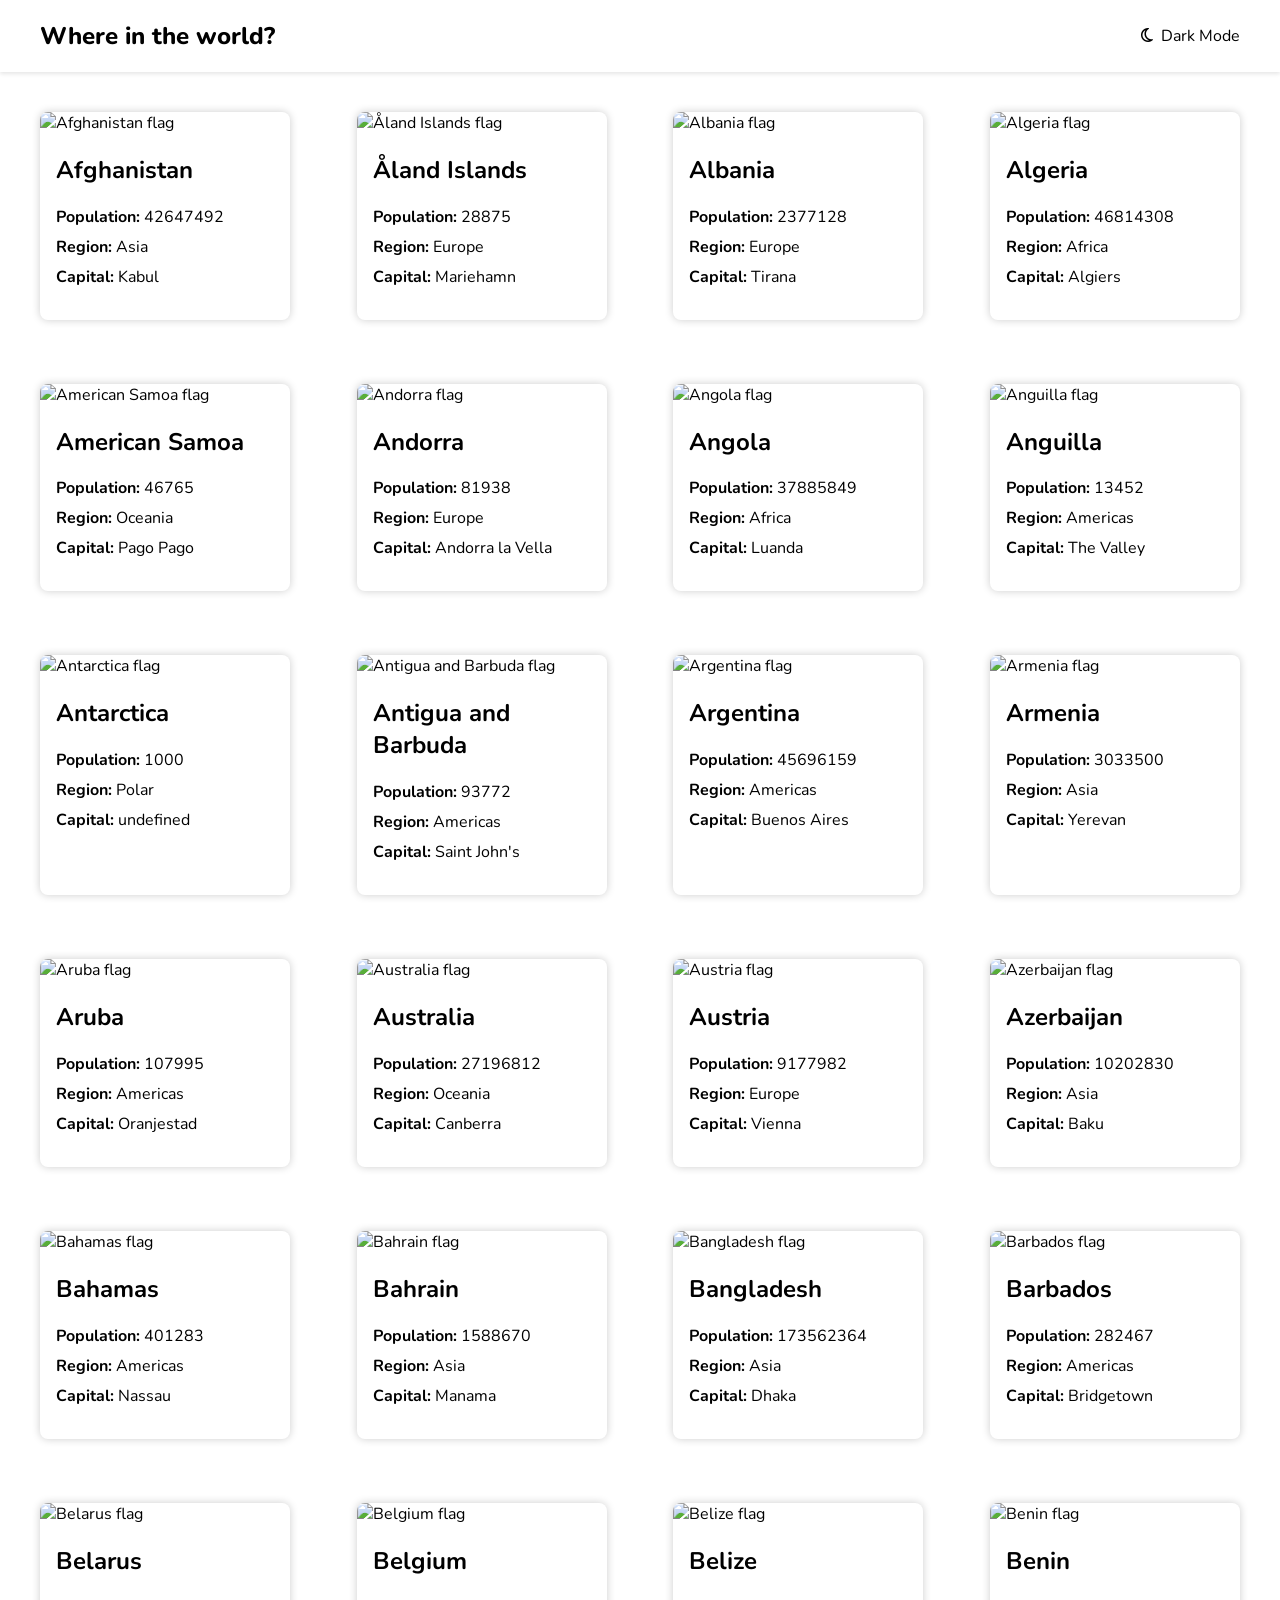
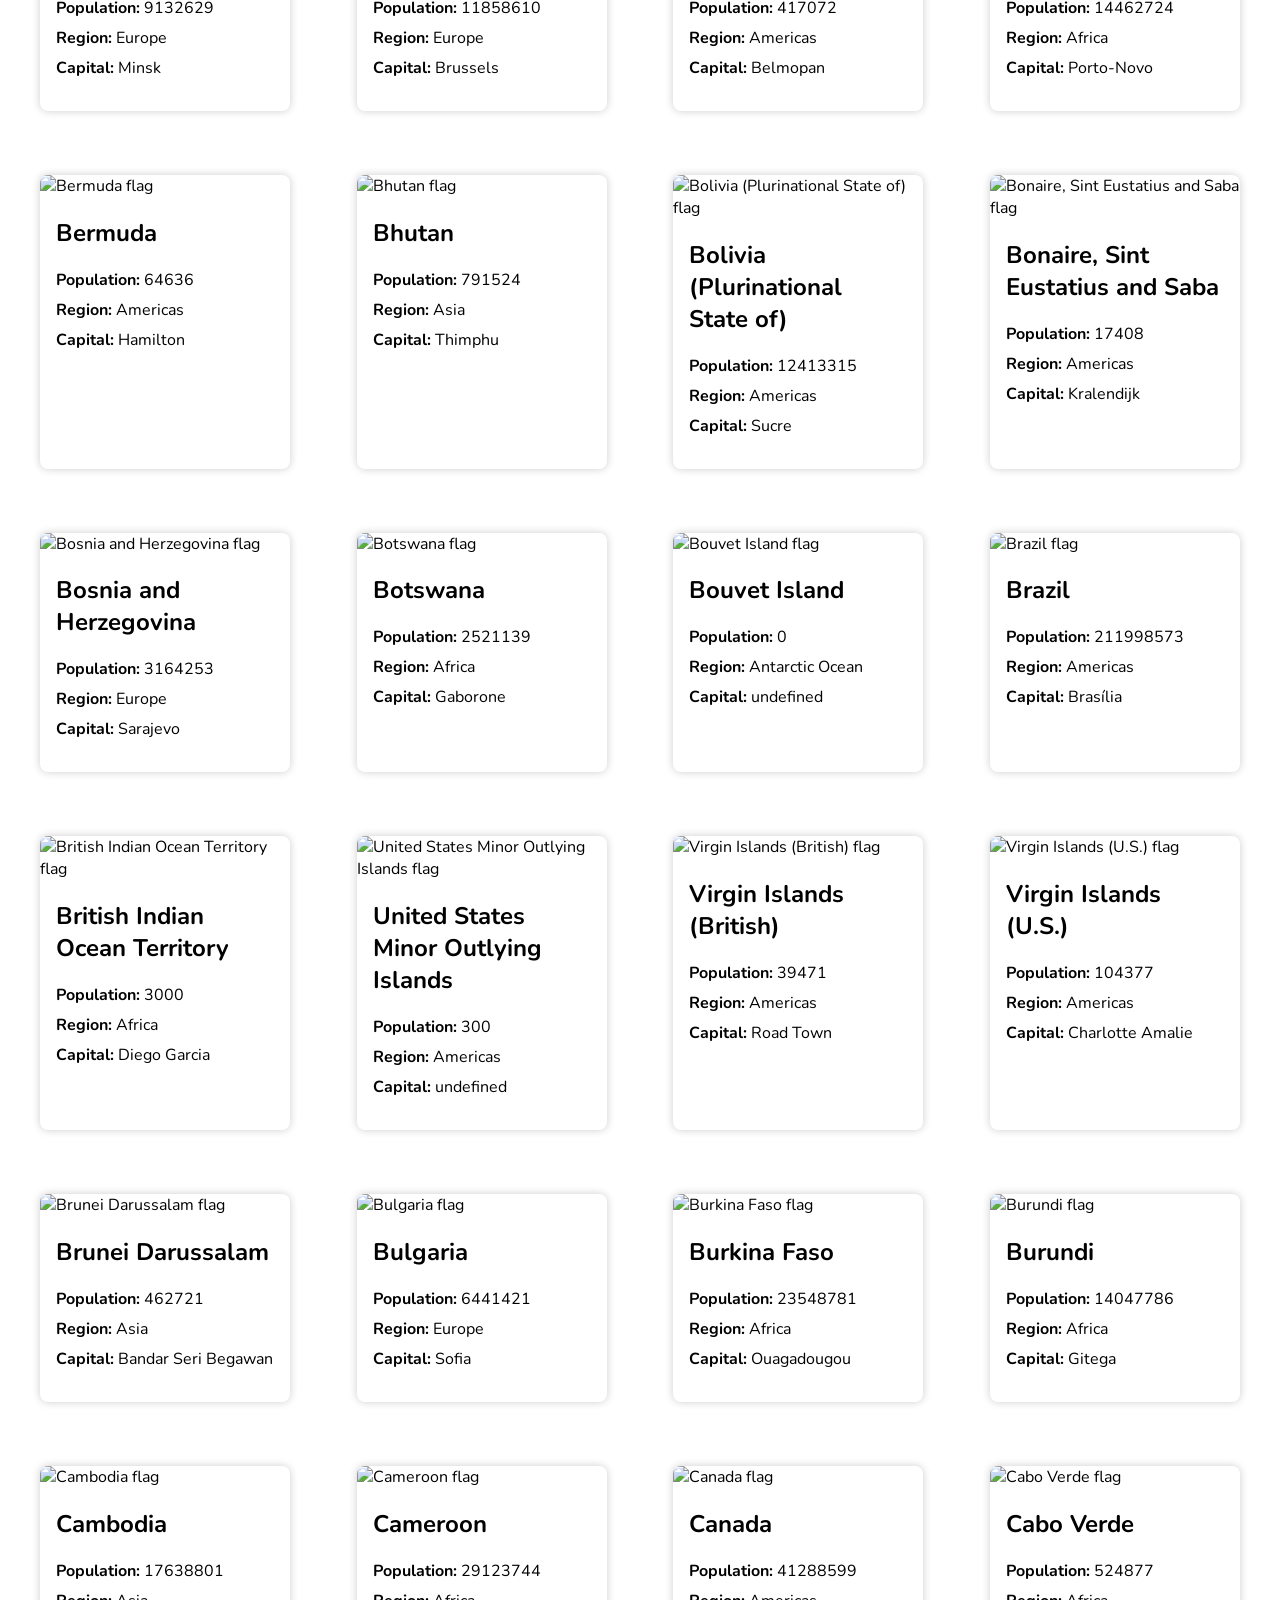
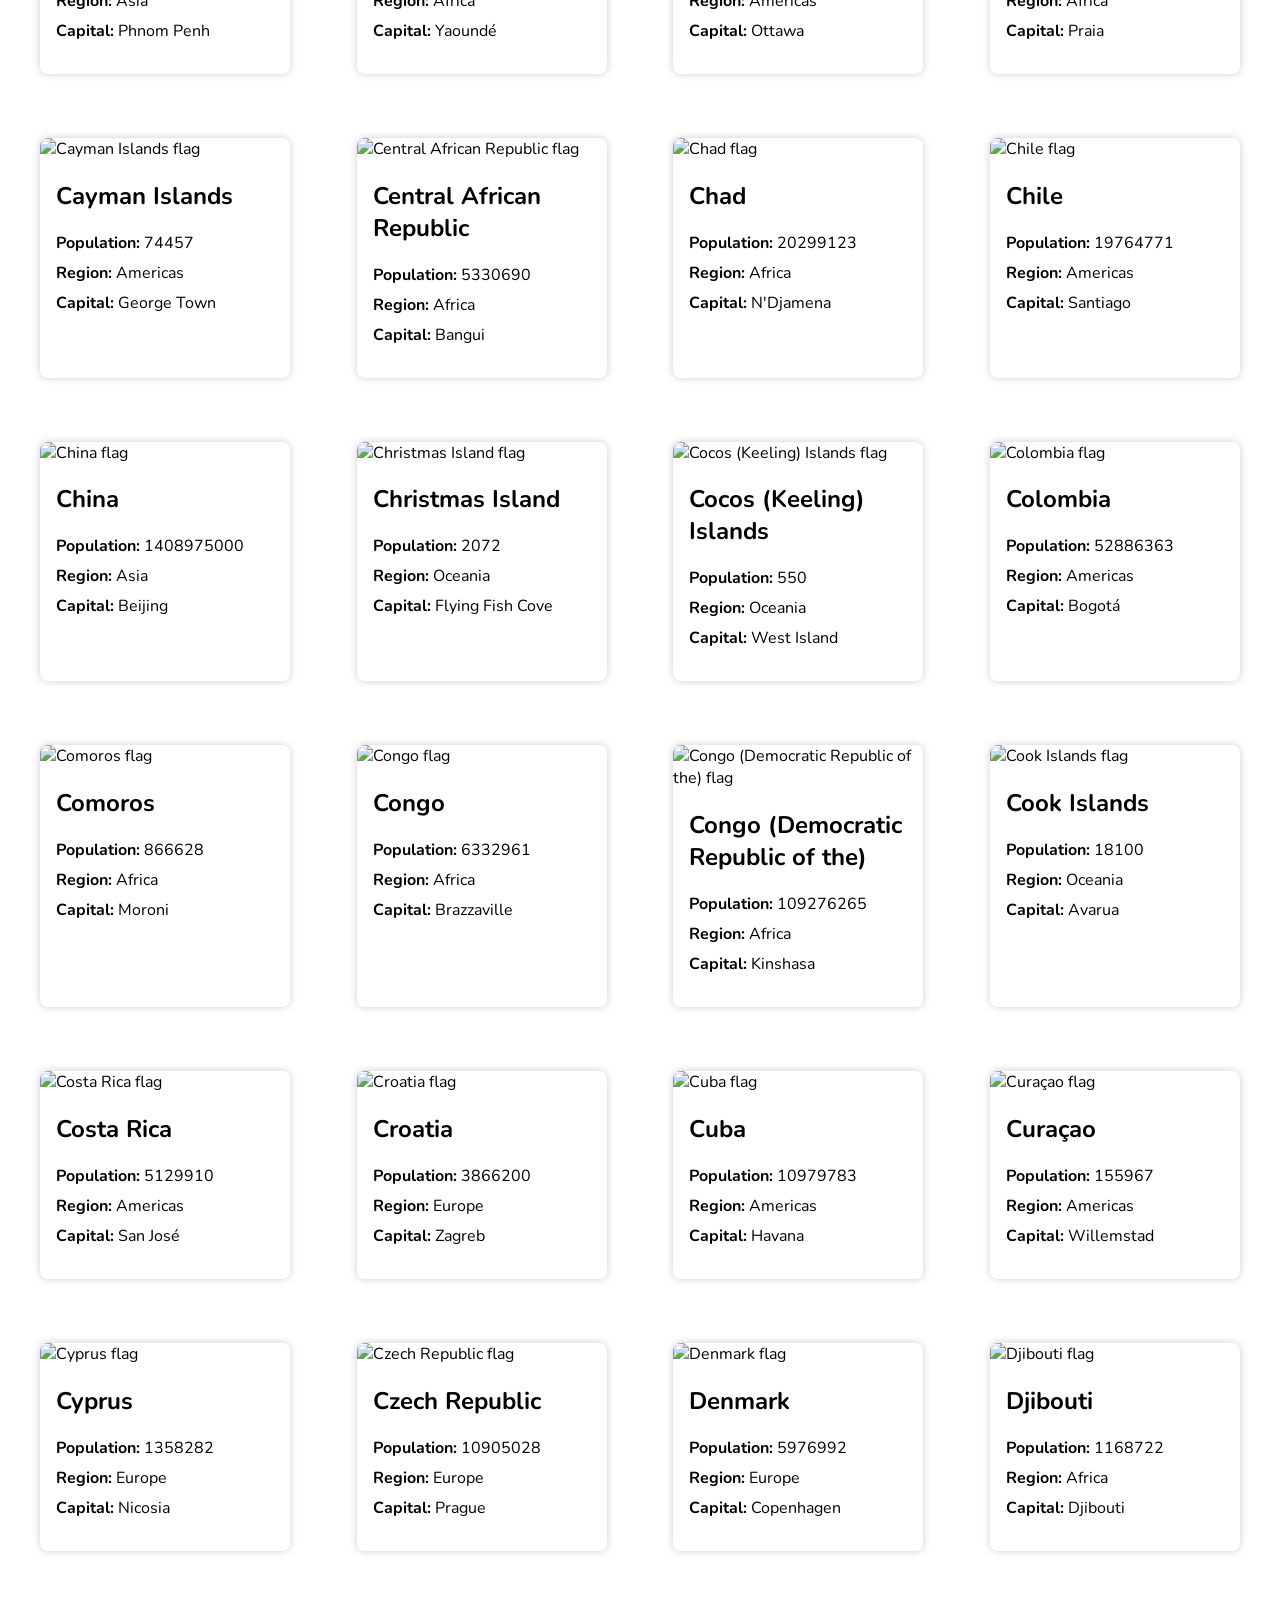
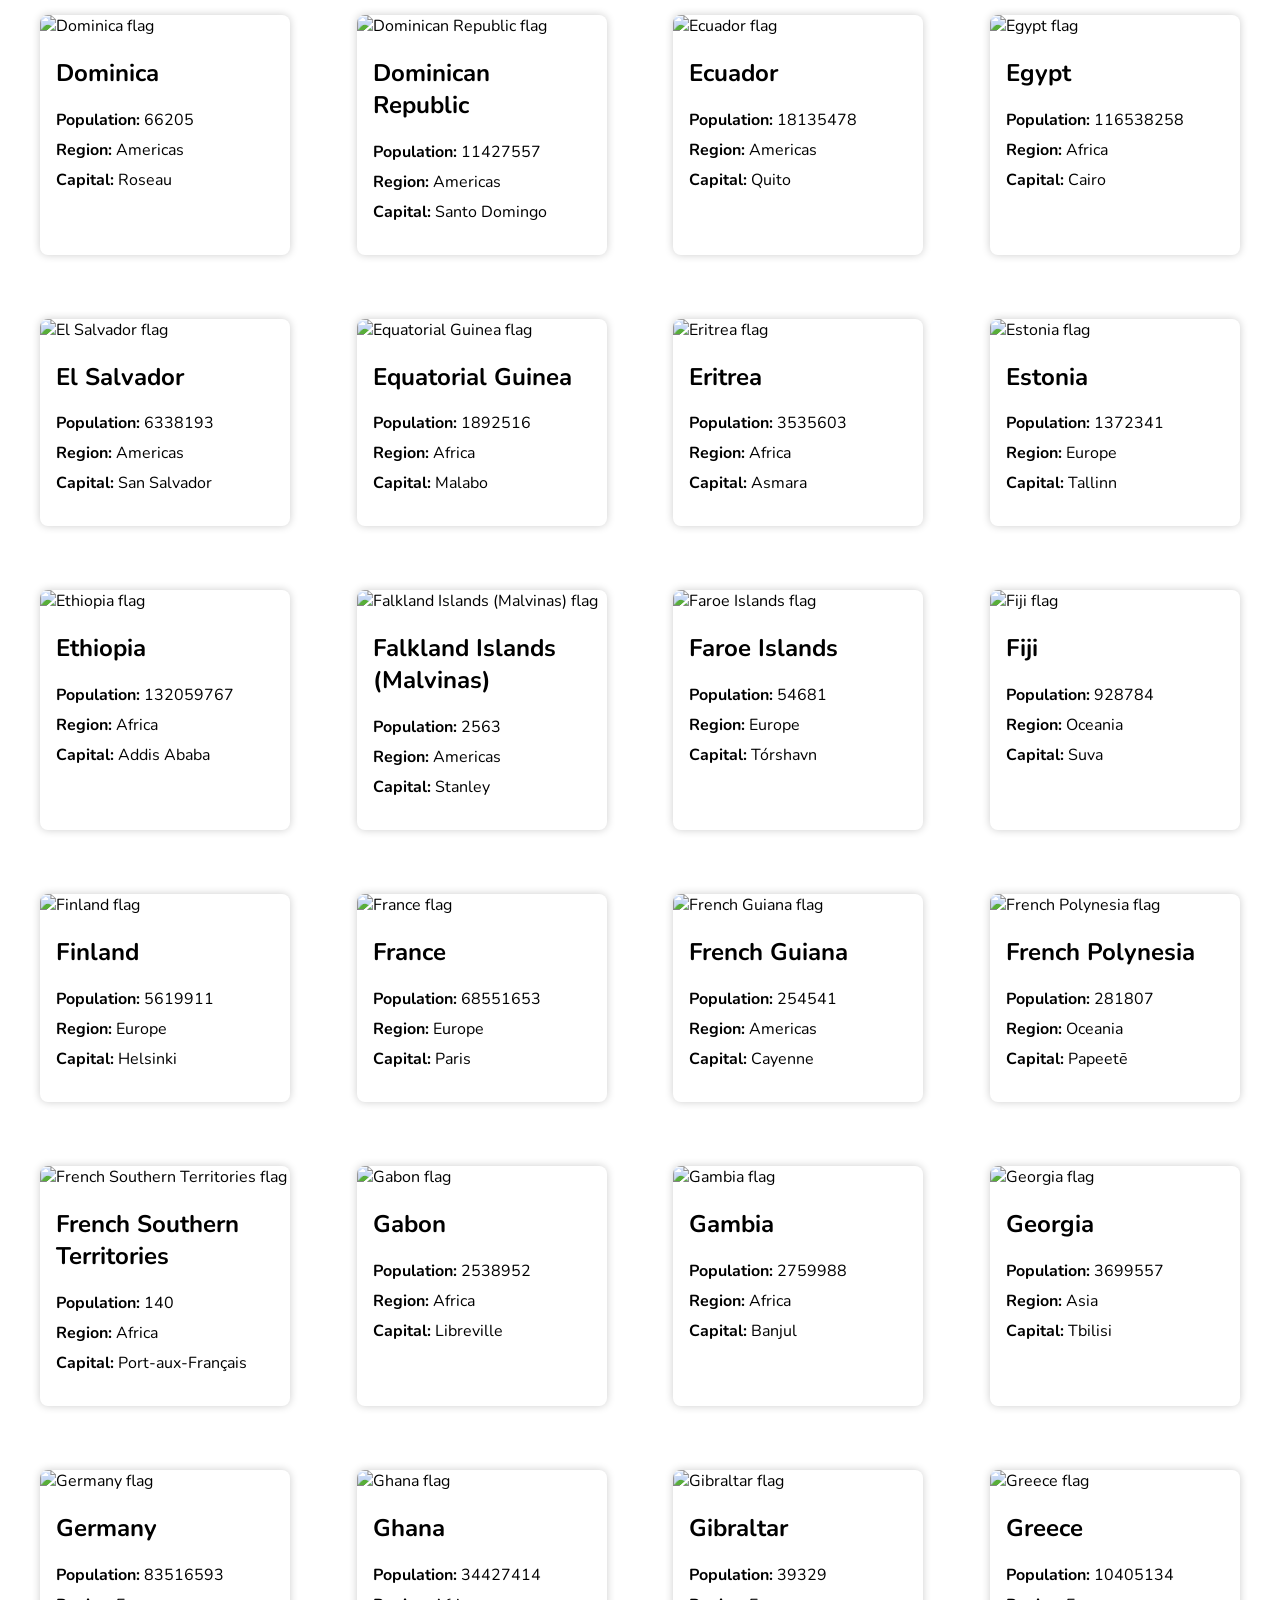
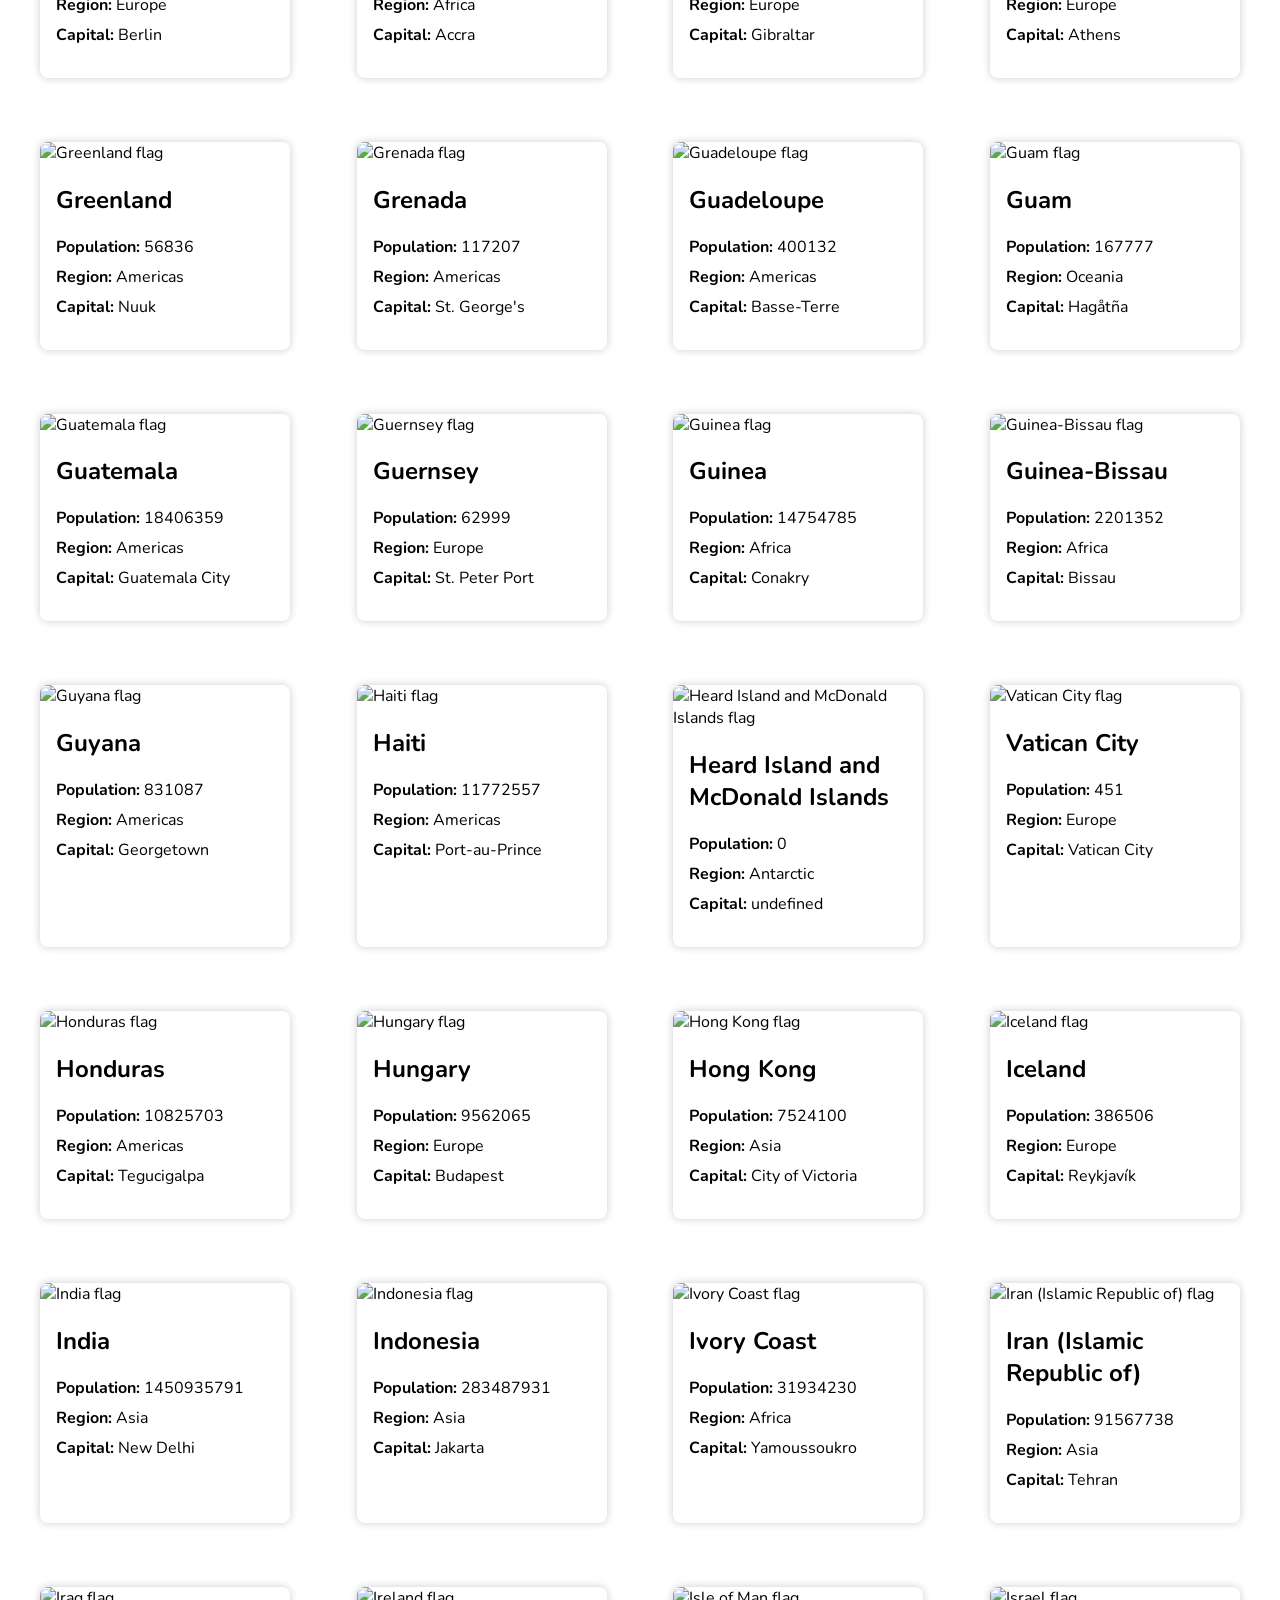
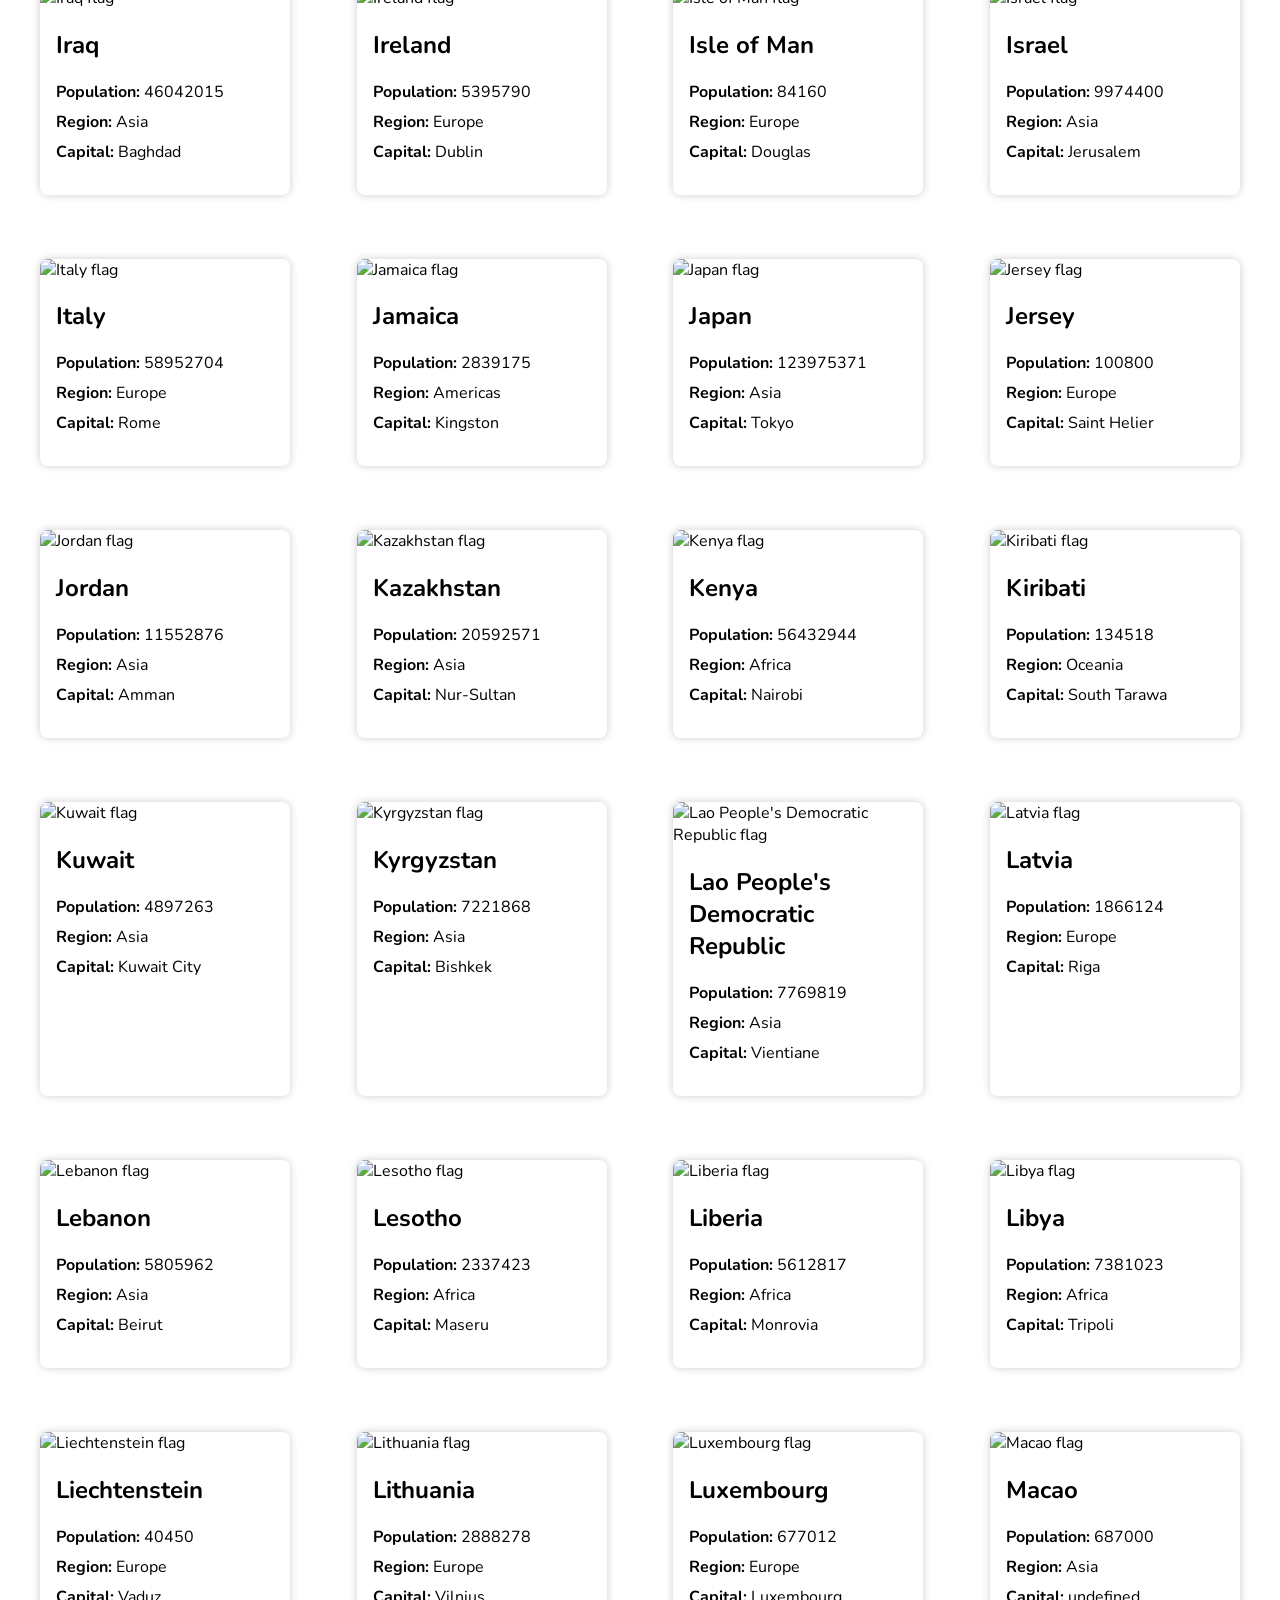
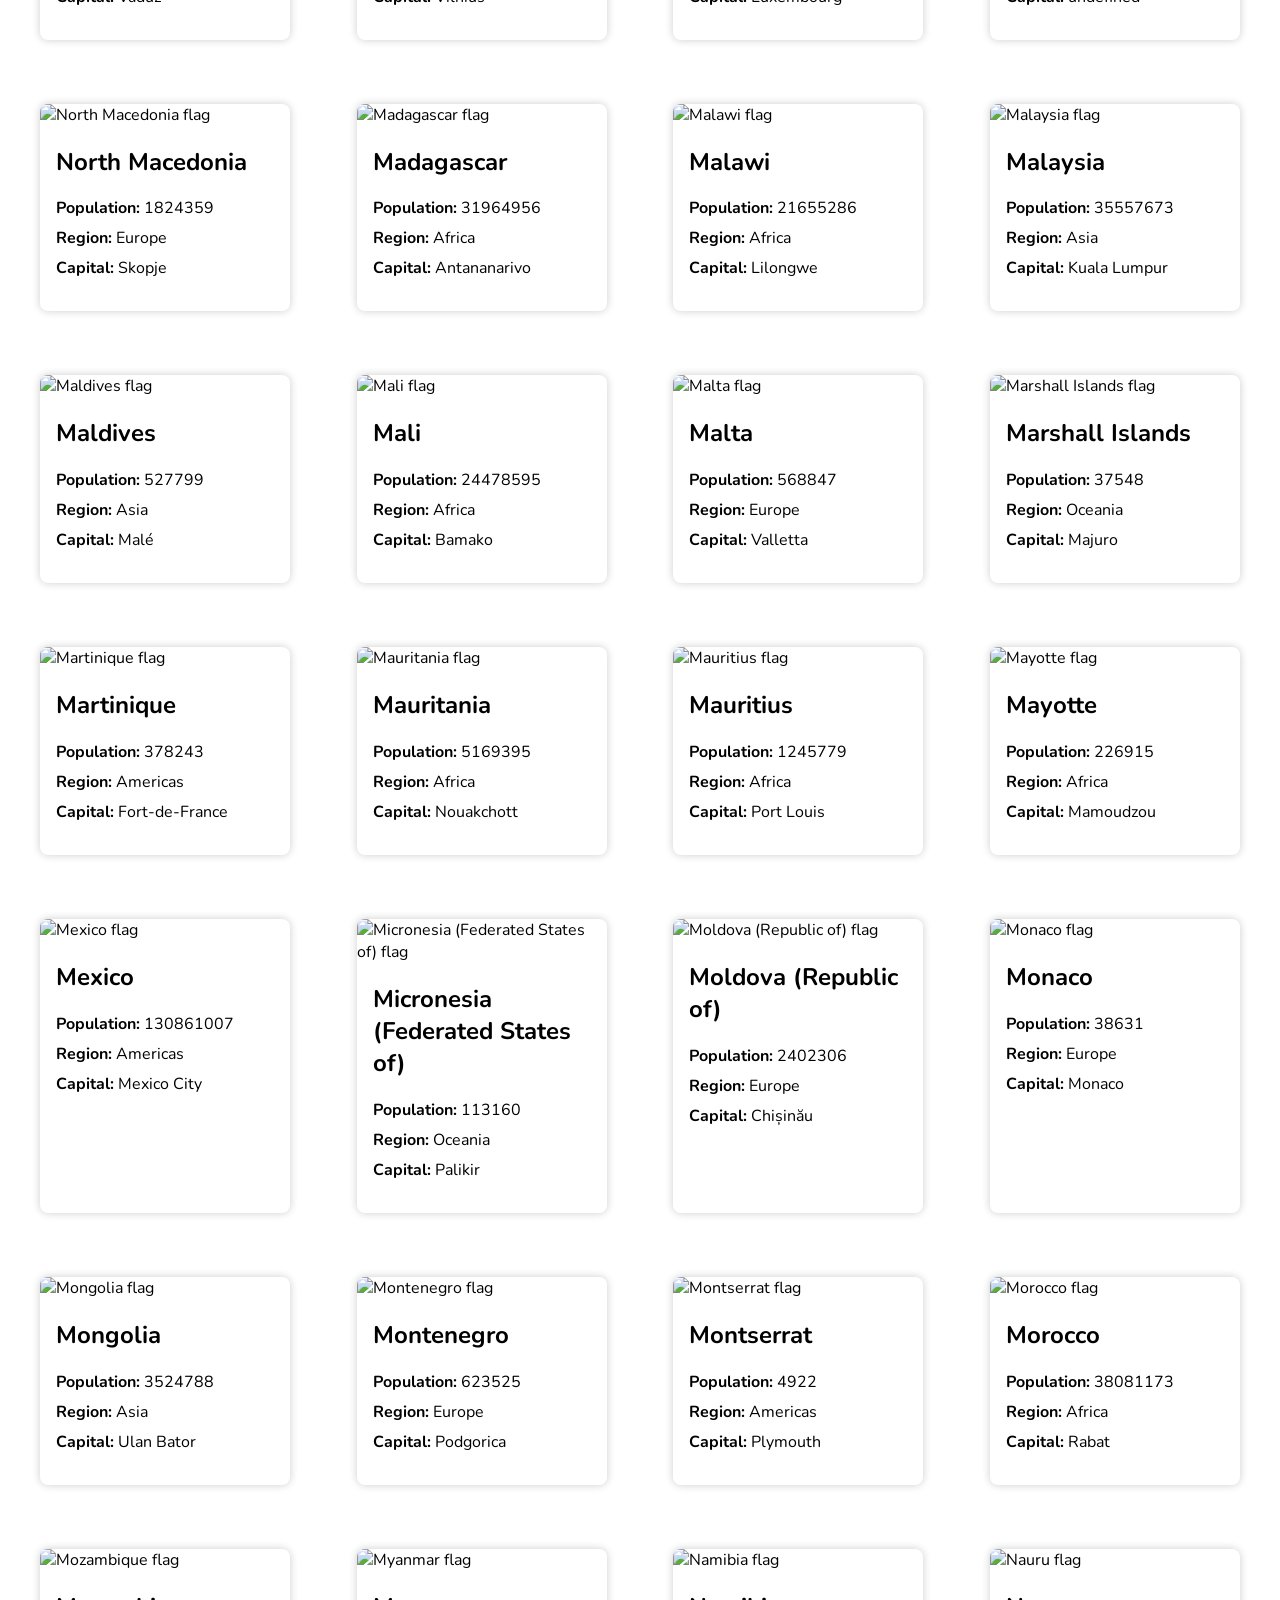
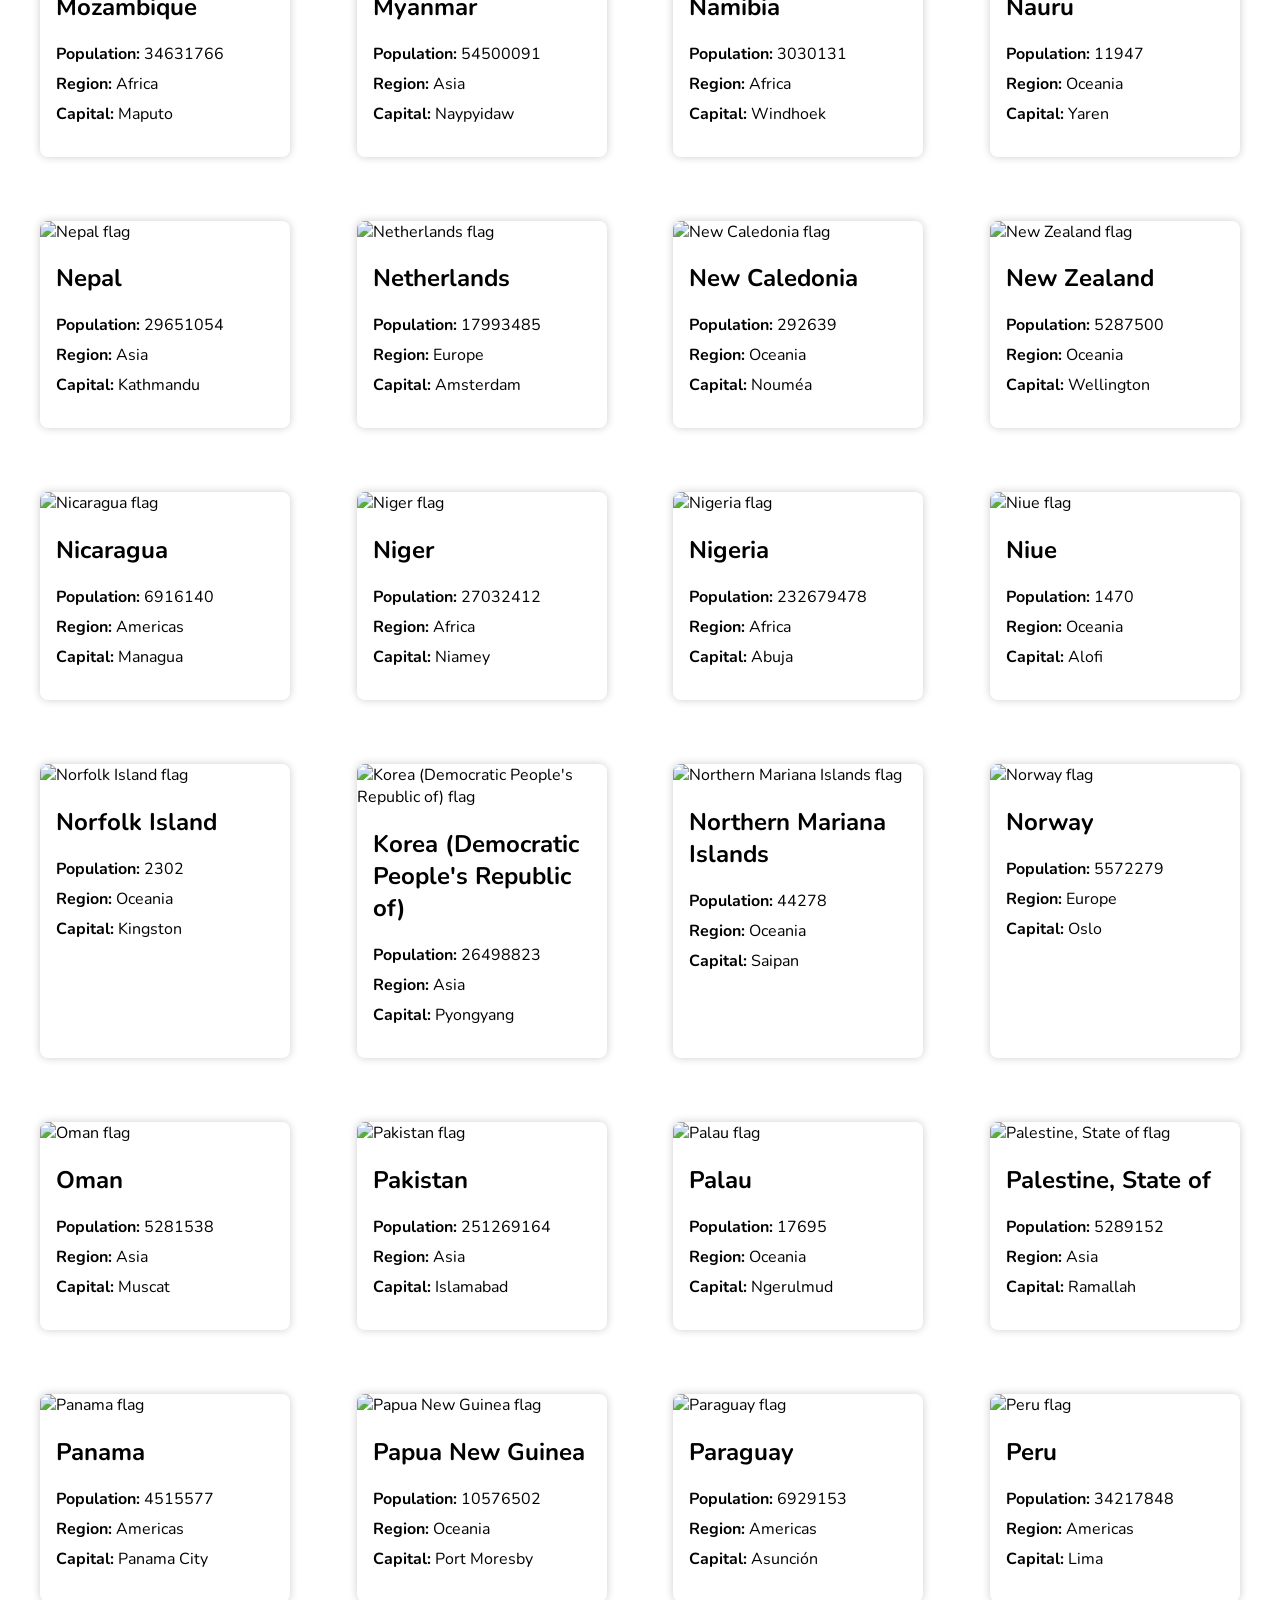
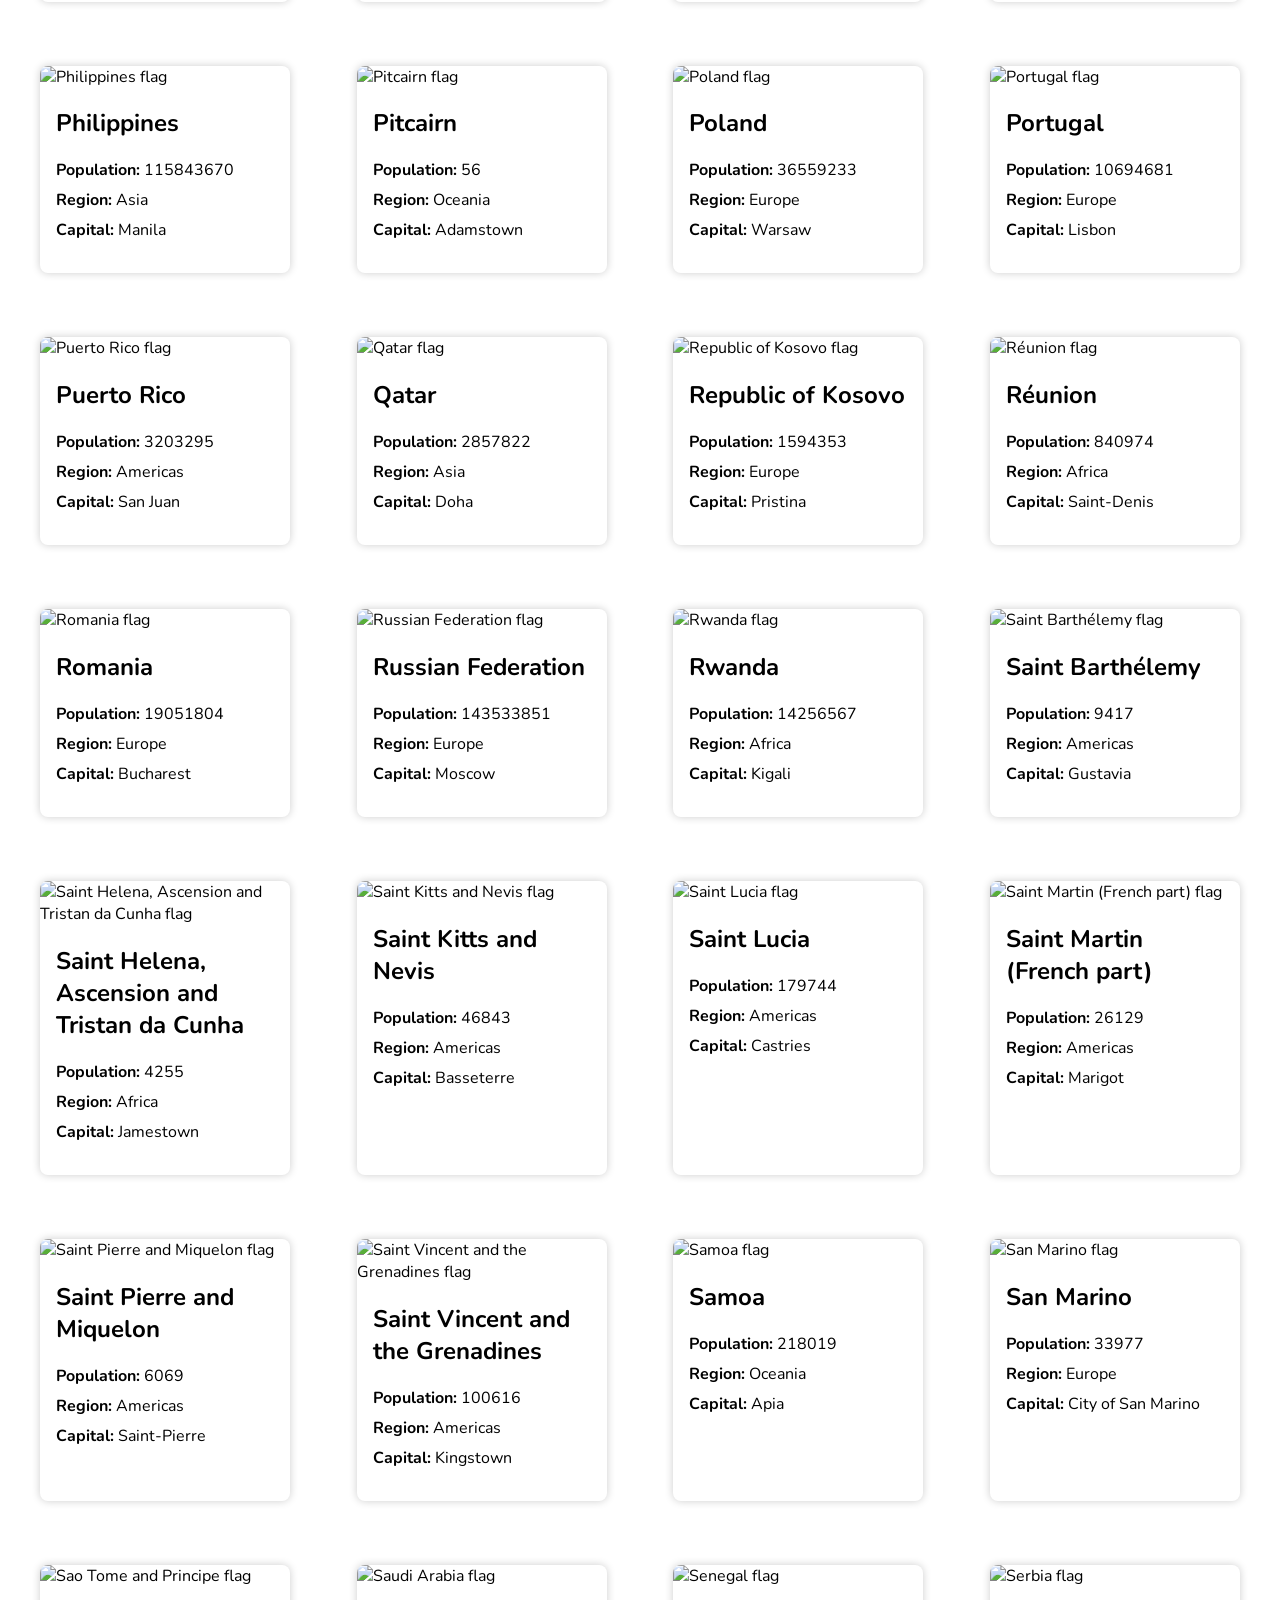
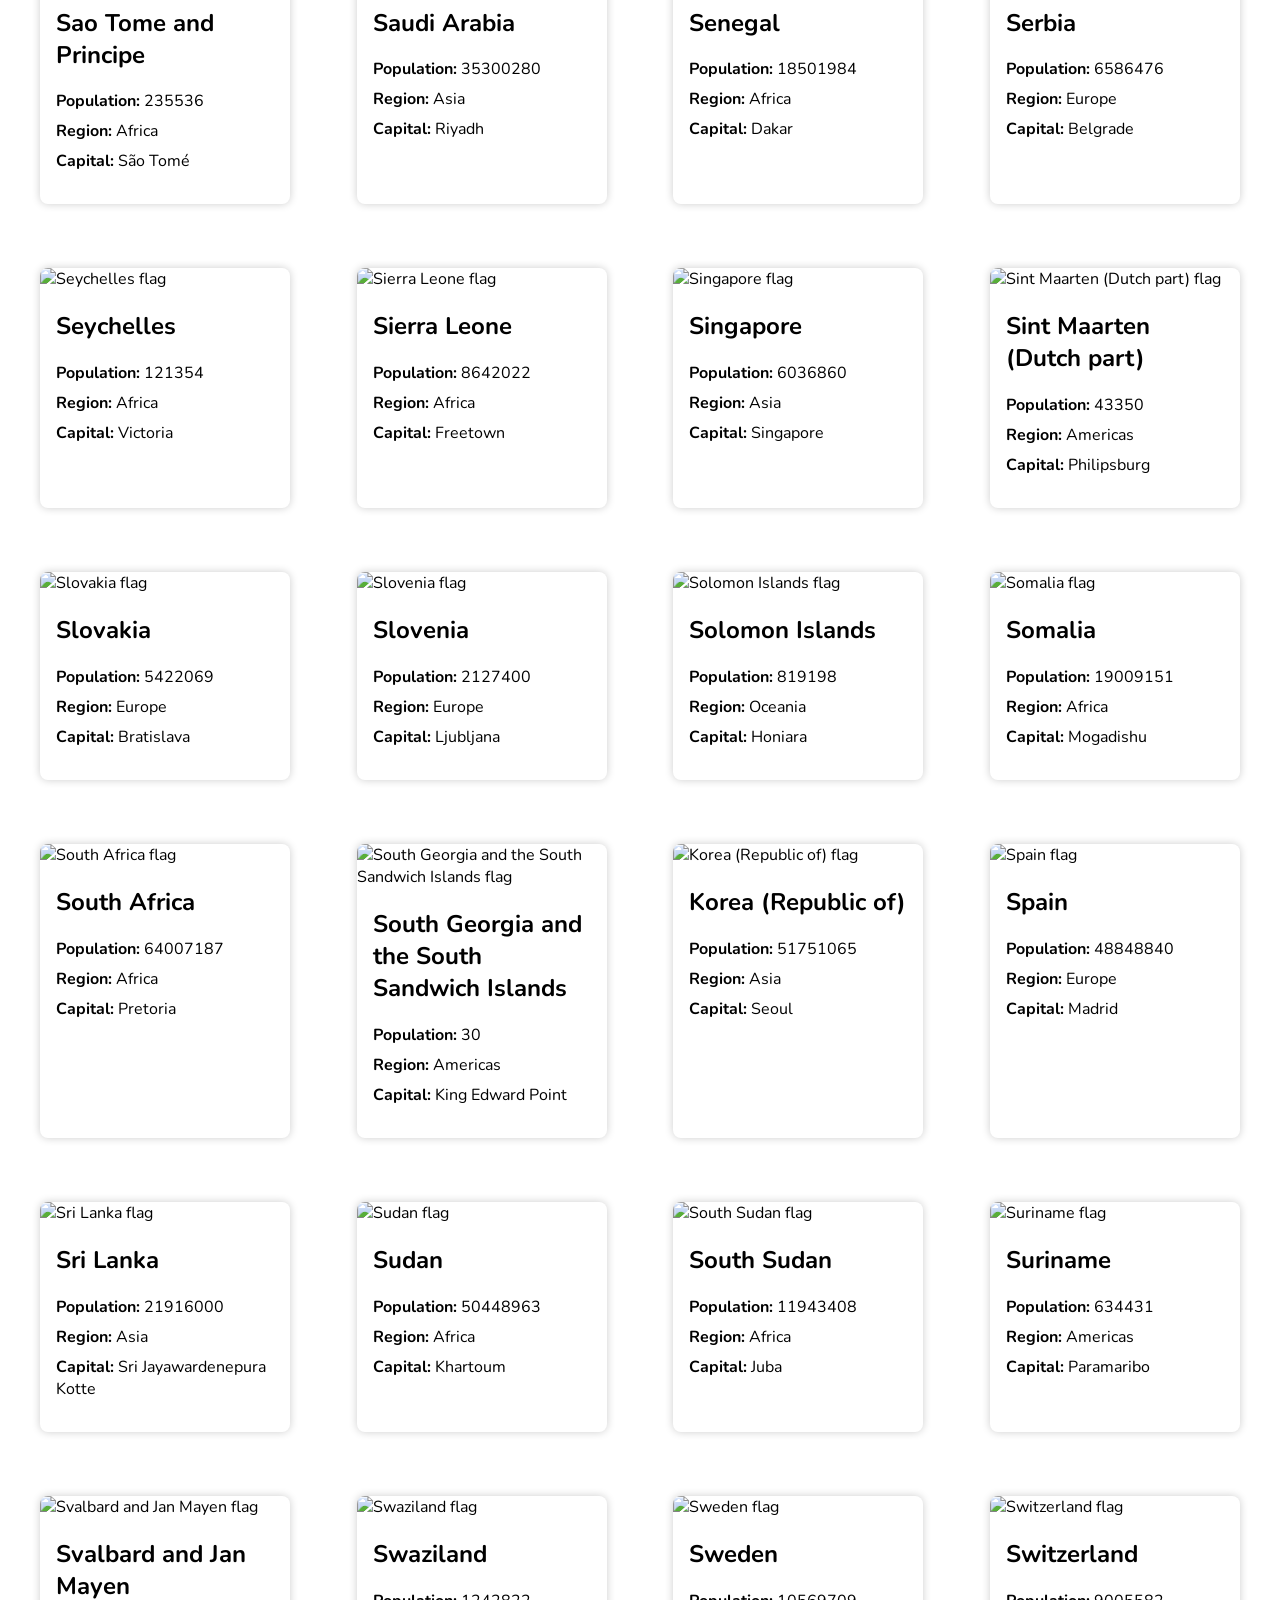
==== index.html @ 9b9280e0 "first commit" ====
<!DOCTYPE html>
<html lang="en">
<head>
    <meta charset="UTF-8">
    <meta name="viewport" content="width=device-width, initial-scale=1.0">
    <title>where in the world?</title>
     <link
      rel="stylesheet"
      href="https://cdnjs.cloudflare.com/ajax/libs/font-awesome/6.3.0/css/all.min.css"
      integrity="sha512-SzlrxWUlpfuzQ+pcUCosxcglQRNAq/DZjVsC0lE40xsADsfeQoEypE+enwcOiGjk/bSuGGKHEyjSoQ1zVisanQ=="
      crossorigin="anonymous"
      referrerpolicy="no-referrer"
    />
    <link
      href="https://fonts.googleapis.com/css?family=Nunito:300,regular,500,600,700,800"
      rel="stylesheet"
    />
    <link rel="stylesheet" href="style.css" />
    <script src="script.js" defer></script>
</head>
<body>
    <header class="header-container">
      <div class="header-content">
        <h2 class="title">Where in the world?</h2>
        <p><i class="fa-regular fa-moon"></i>&nbsp;&nbsp;Dark Mode</p>
      </div>
    </header>
    <main>
      <div class="countries-container">
       
      </div>
    </main>
</body>
</html>
---- style.css ----
* {
    box-sizing: border-box;
}

body {
    margin: 0;
    font-family: nunito, sans-serif;
}   

.header-container {
    box-shadow: 0 2px 4px 0px rgba(0, 0, 0, 0.1);
    padding-inline: 24px;
}

.header-content {
    display: flex;
    align-items: center;
    justify-content: space-between;
    max-width: 1200px;
    margin-inline: auto;
}

.title {
    font-weight: 800;
}

main {
    padding: 24px;
}

a {
    text-decoration-line: none;
    color: inherit;
}

.countries-container {
    max-width: 1200px;
    margin-inline: auto; 
    margin-top: 16px;
    display: flex;
    gap: 64px;
    flex-wrap: wrap;
    justify-content: space-between;
}

.country-card {
    display: inline-block;
    width: 250px;
    border-radius: 8px;
    overflow: hidden;
    padding-bottom: 24px;
    box-shadow: 0 0 8px 0px rgba(0, 0, 0, 0.2);
    transition: all 0.2s ease-in-out;
}

.country-card:hover {
    transform: scale(1.03);
    box-shadow: 0 0 16px 0px rgba(0, 0, 0, 0.2);
}

img {
    width: 100%;
}

.country-info {
    padding-inline: 16px;
}

@media(max-width: 768px) {
    .countries-container {
        justify-content: center;
    }
}

p {
    margin: 8px 0;
}
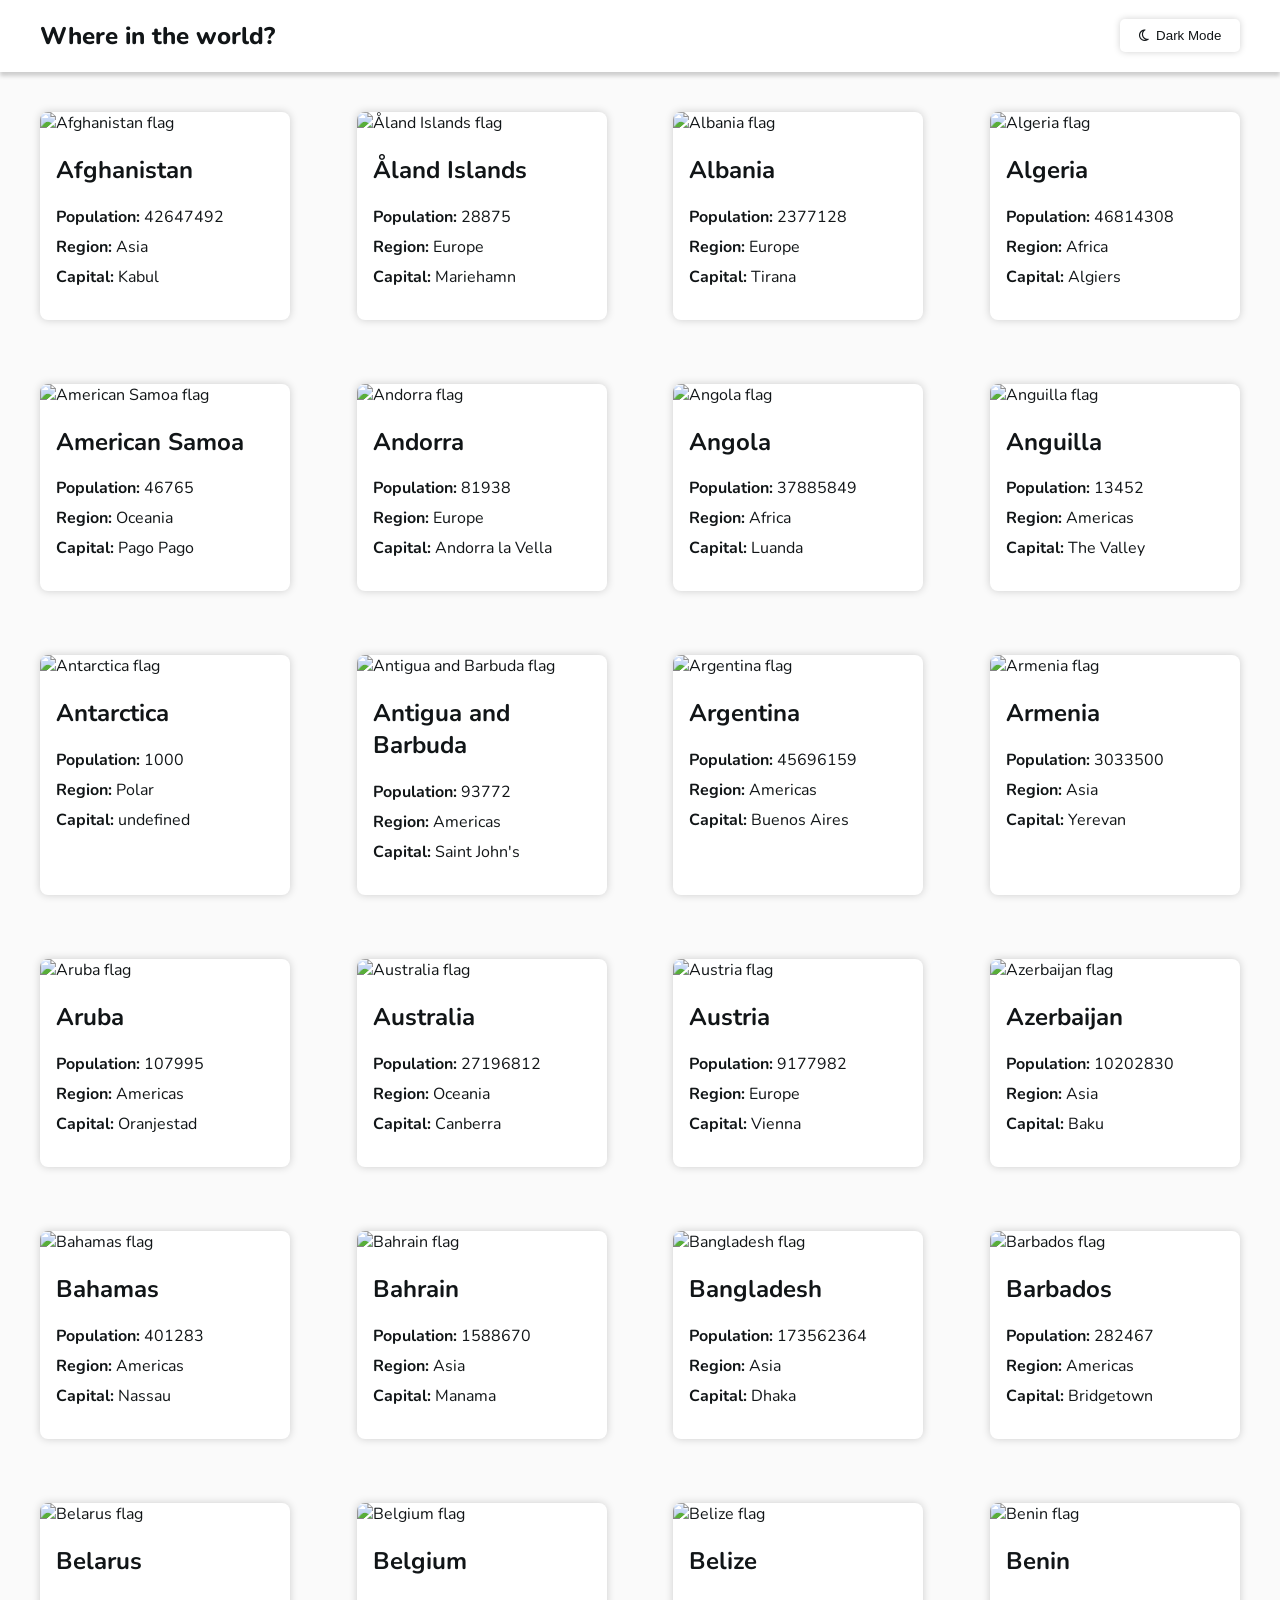
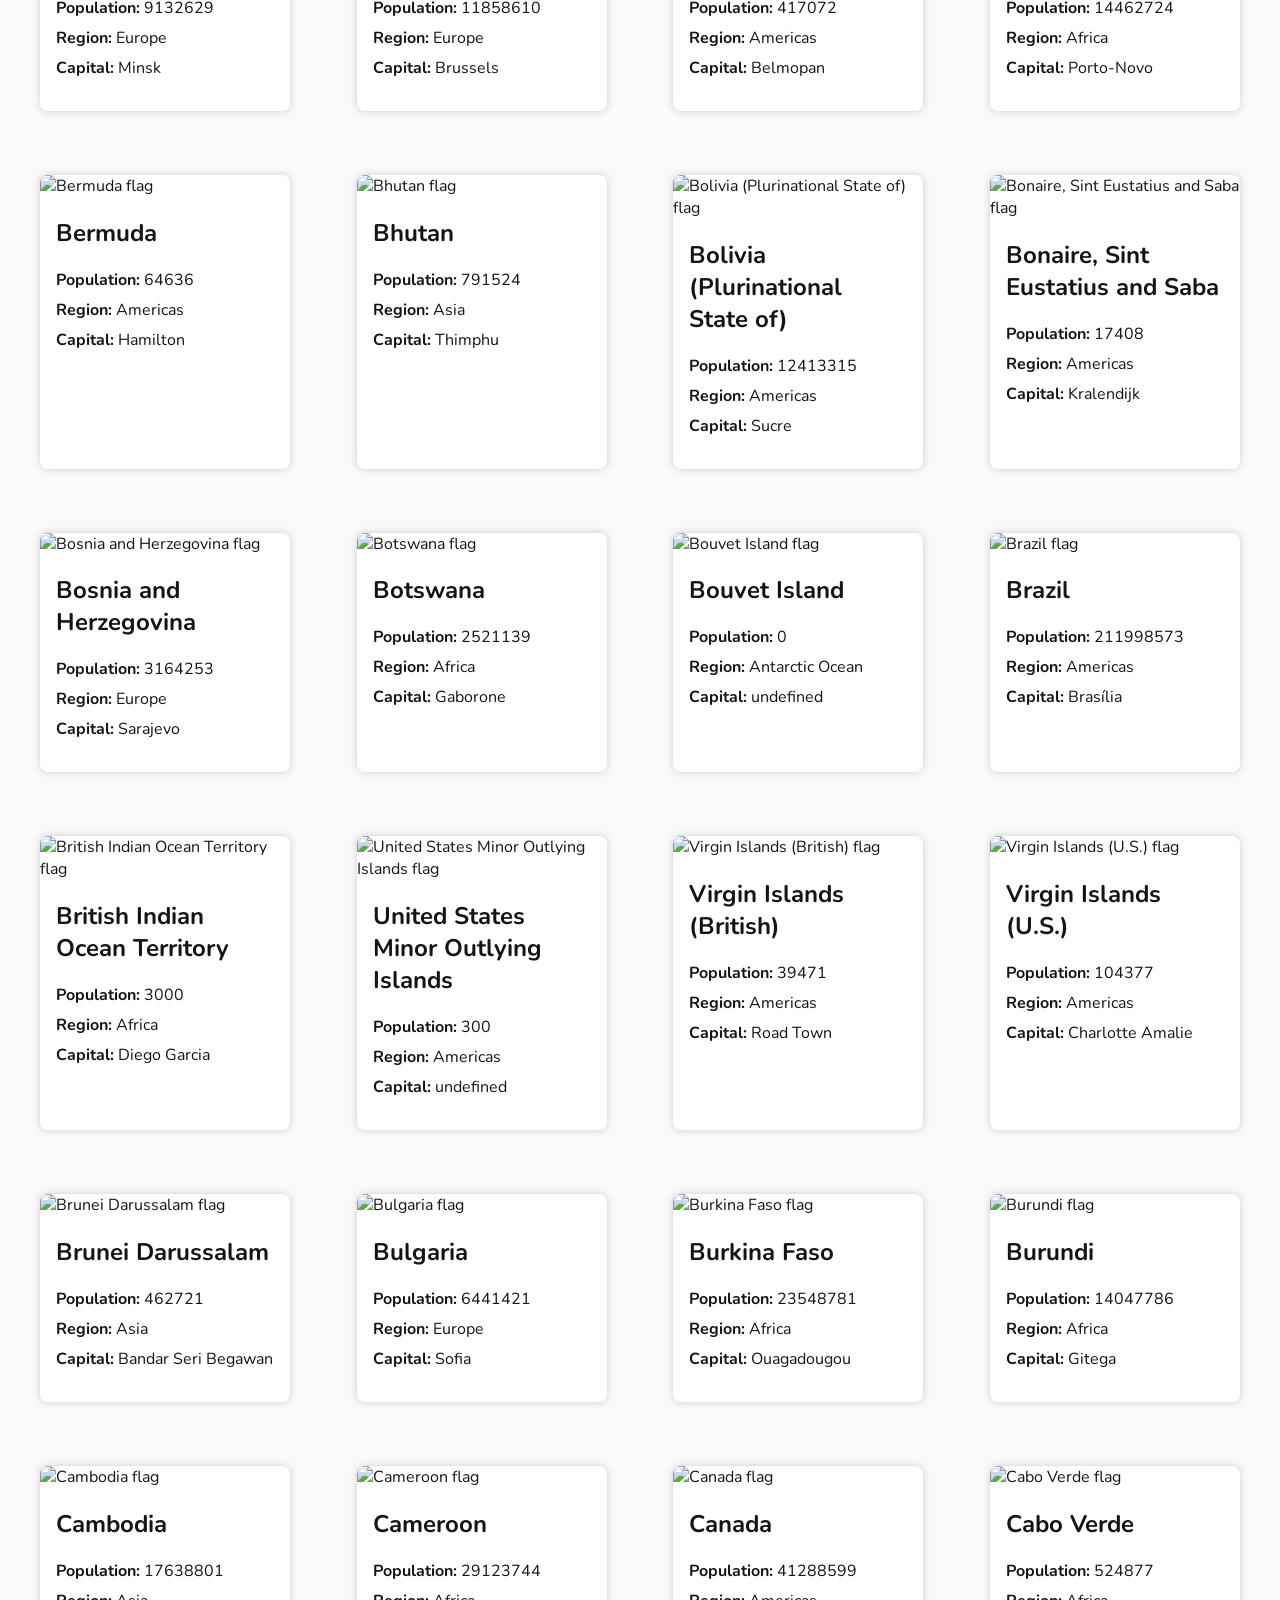
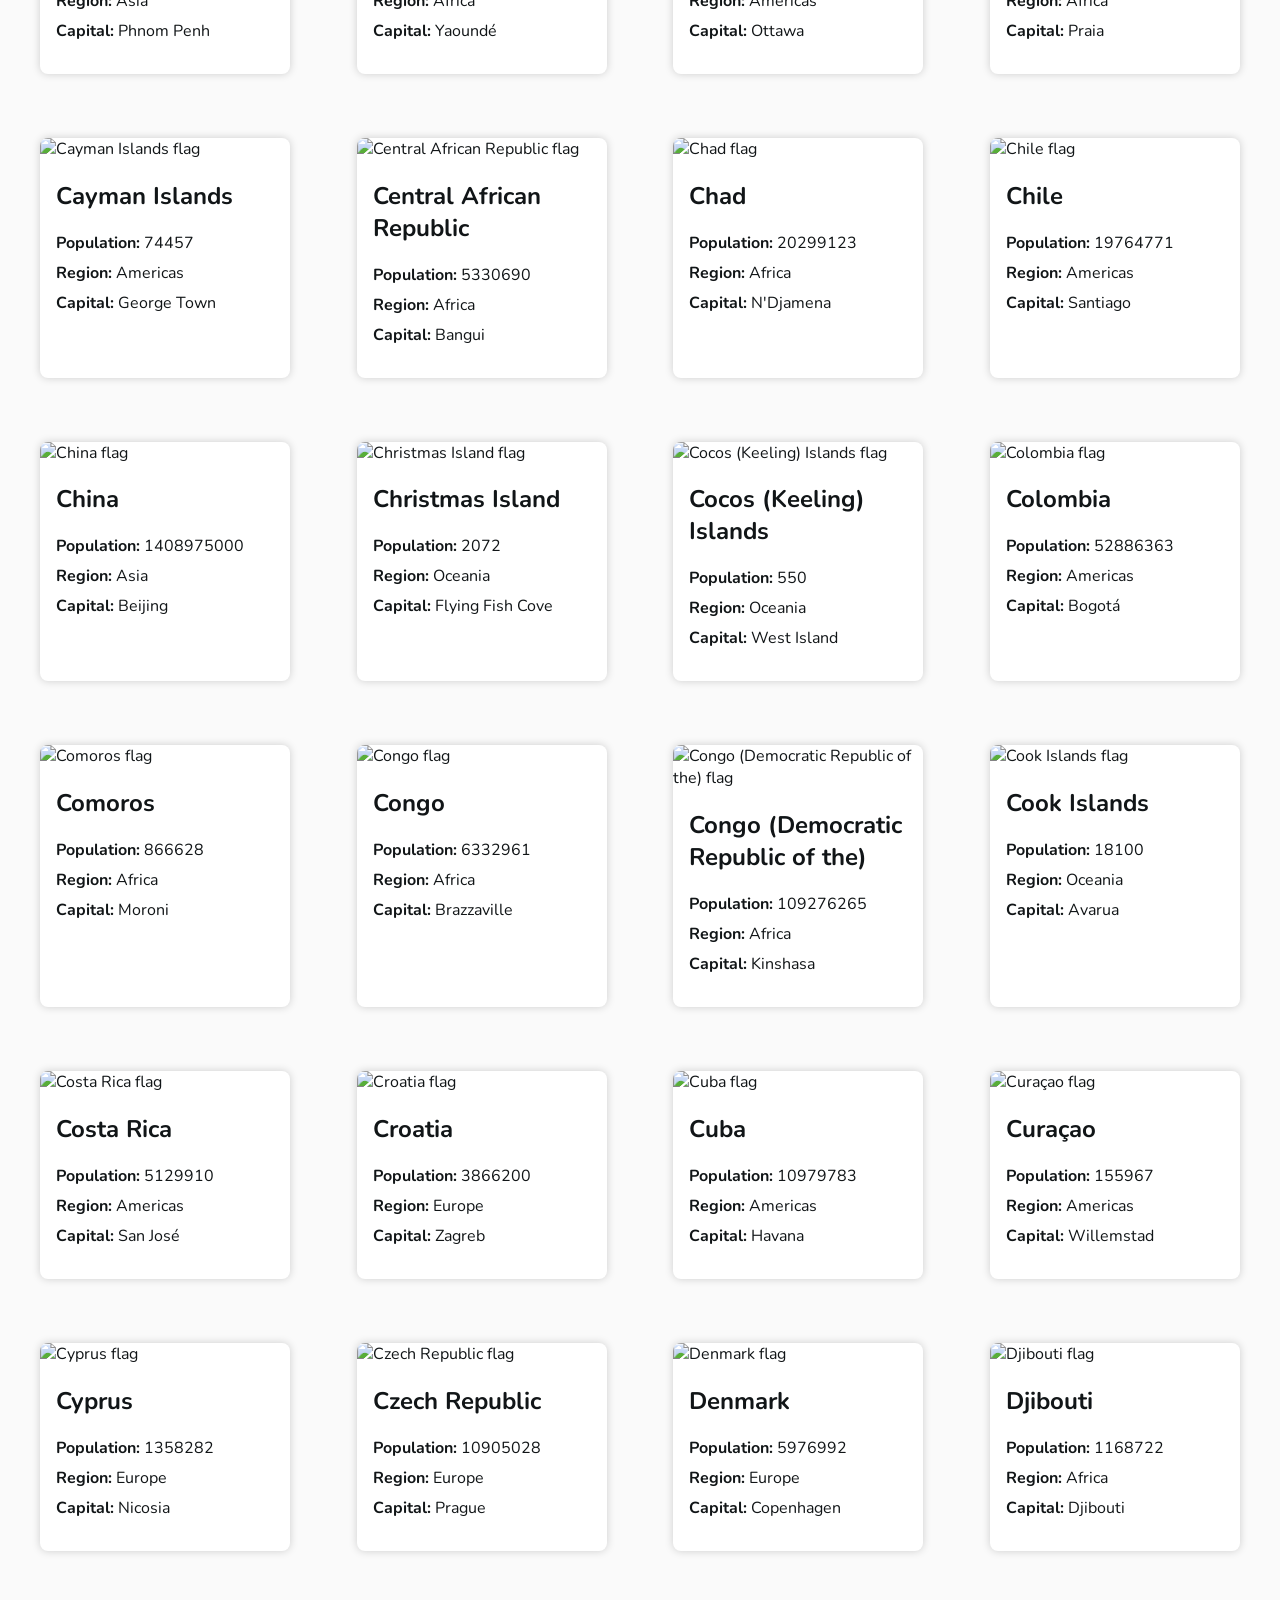
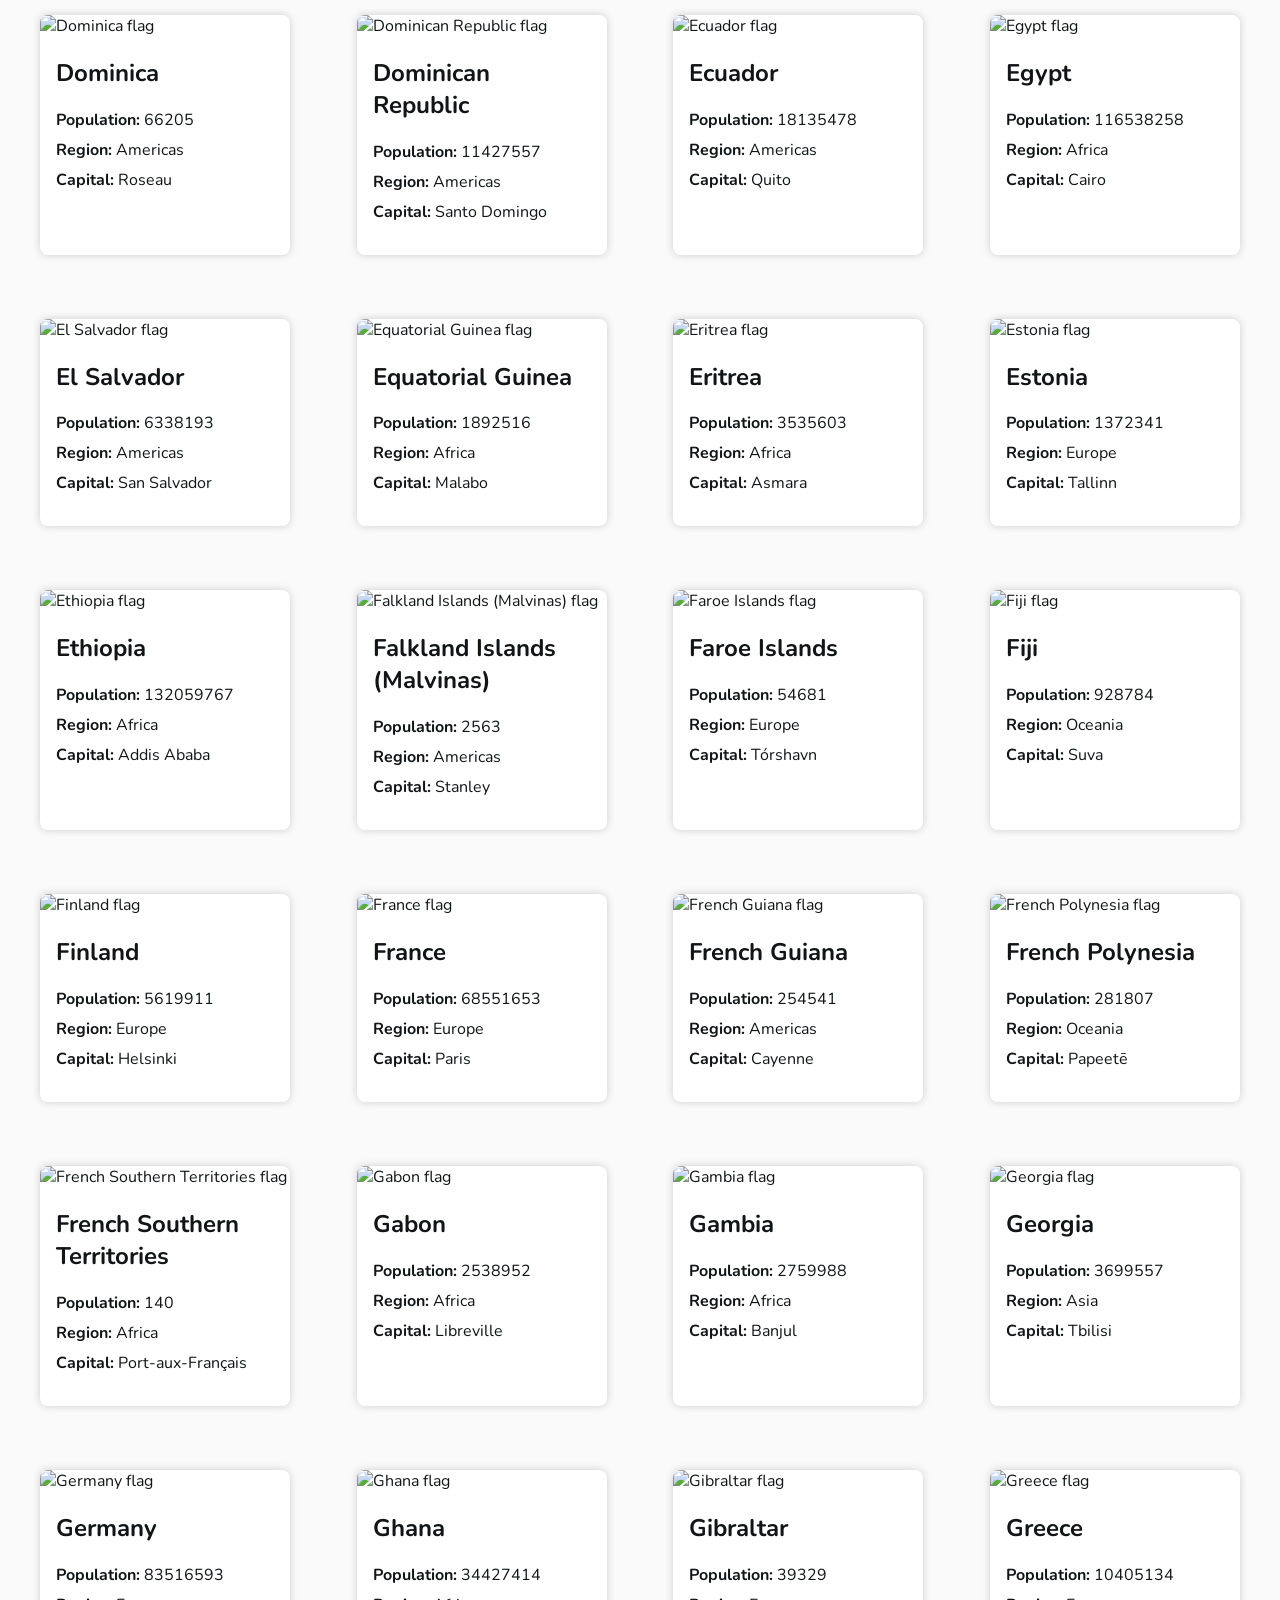
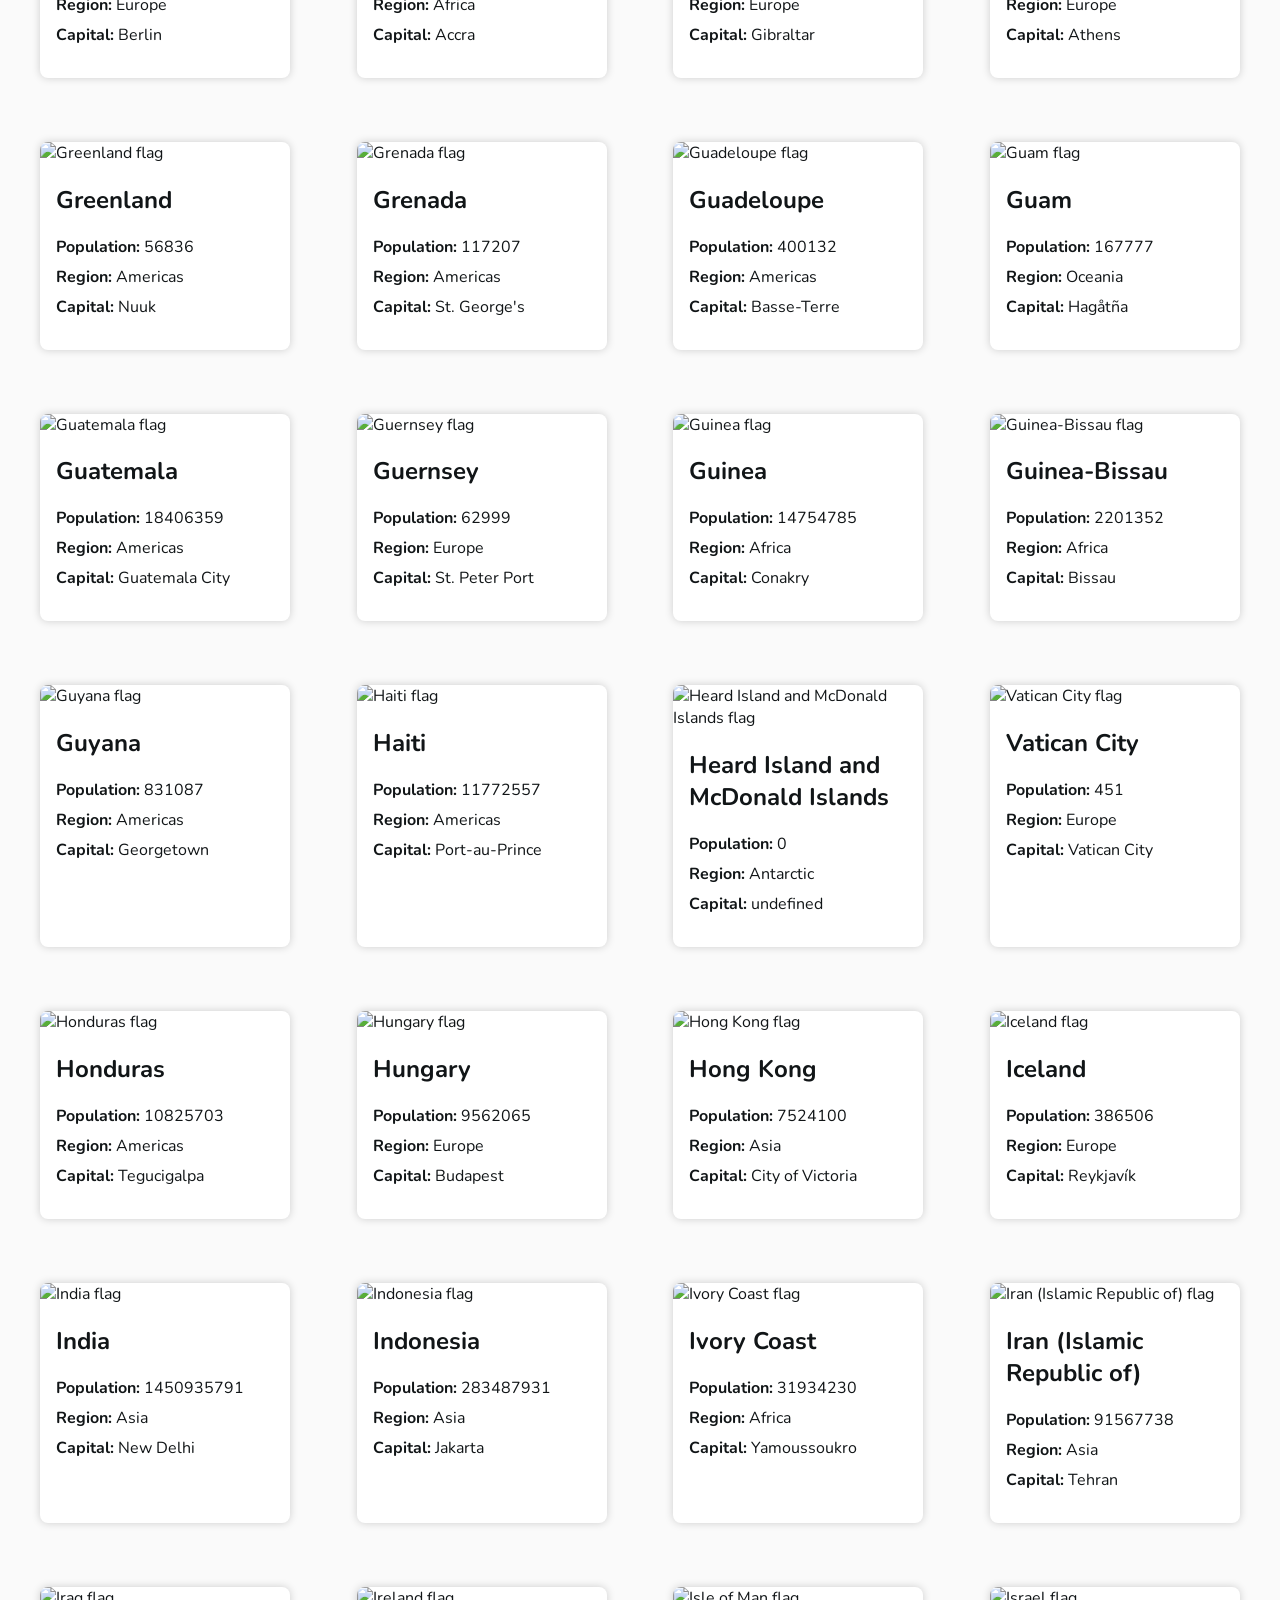
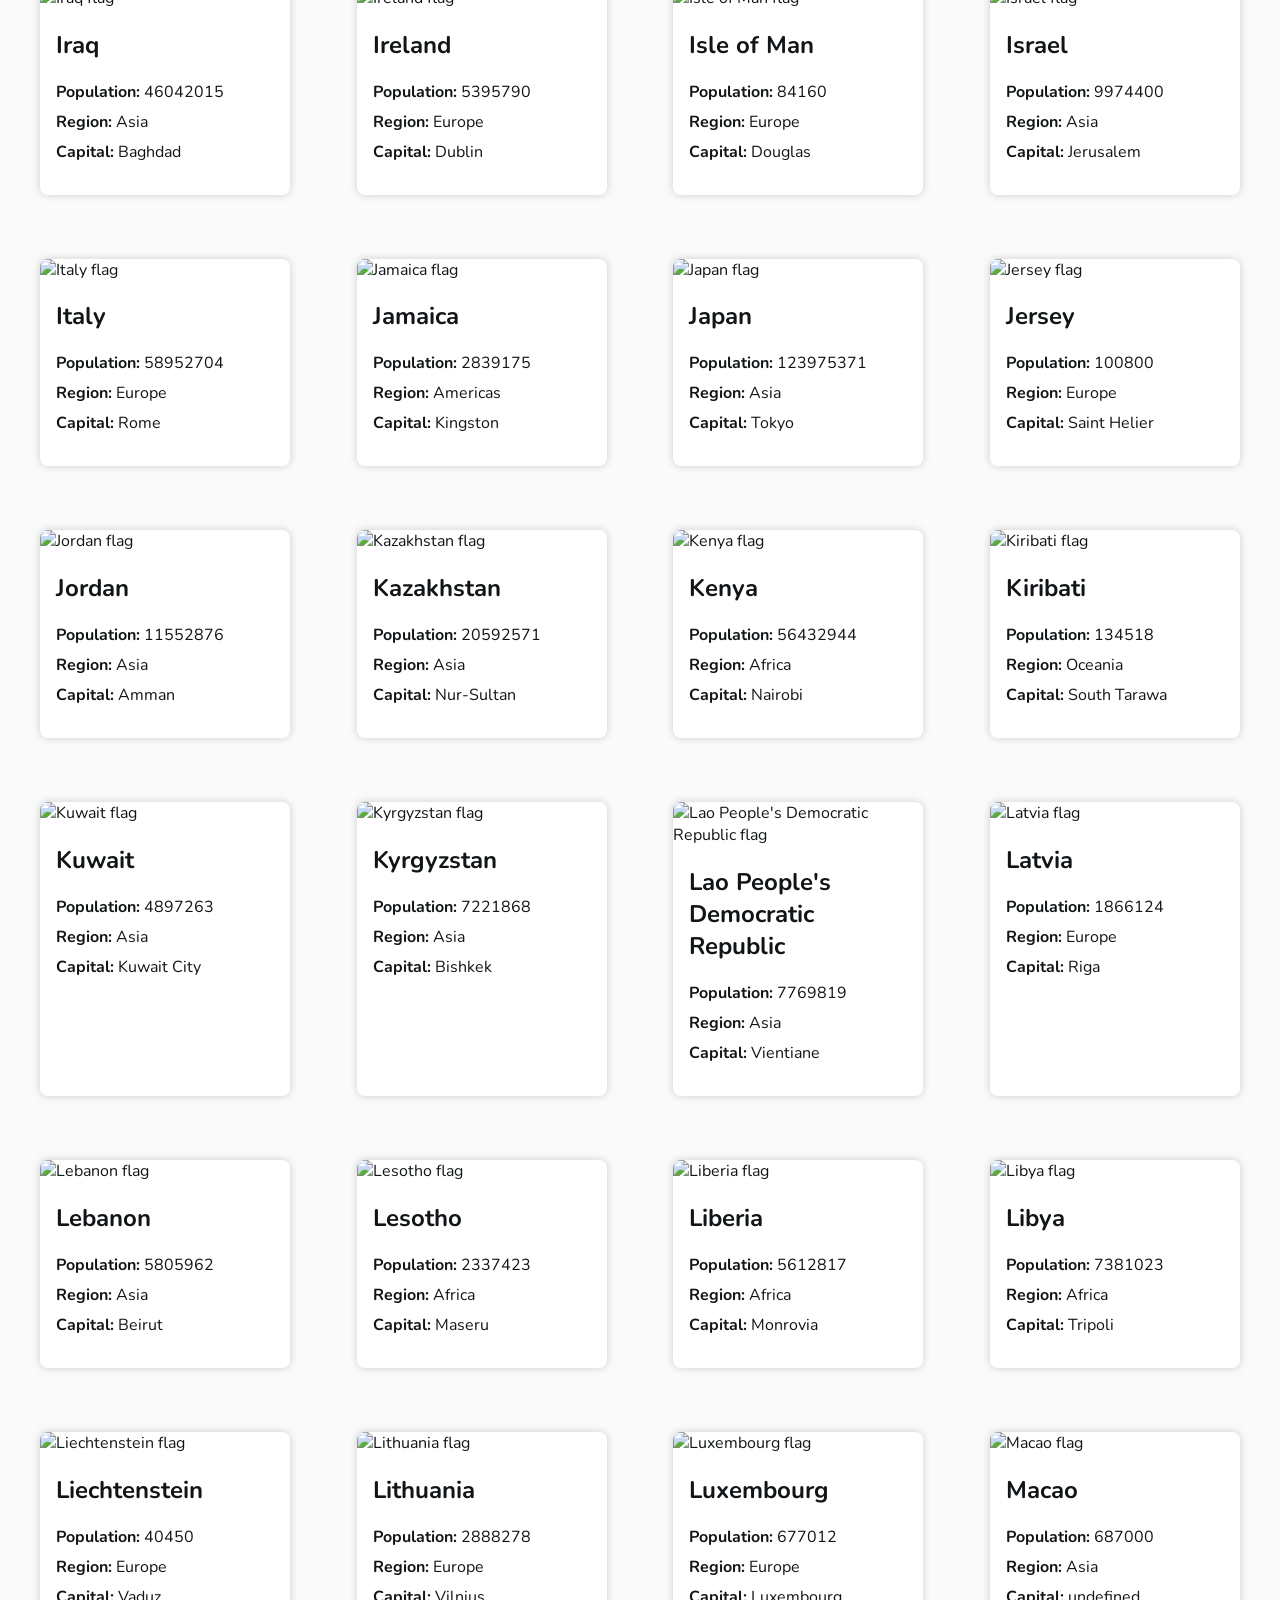
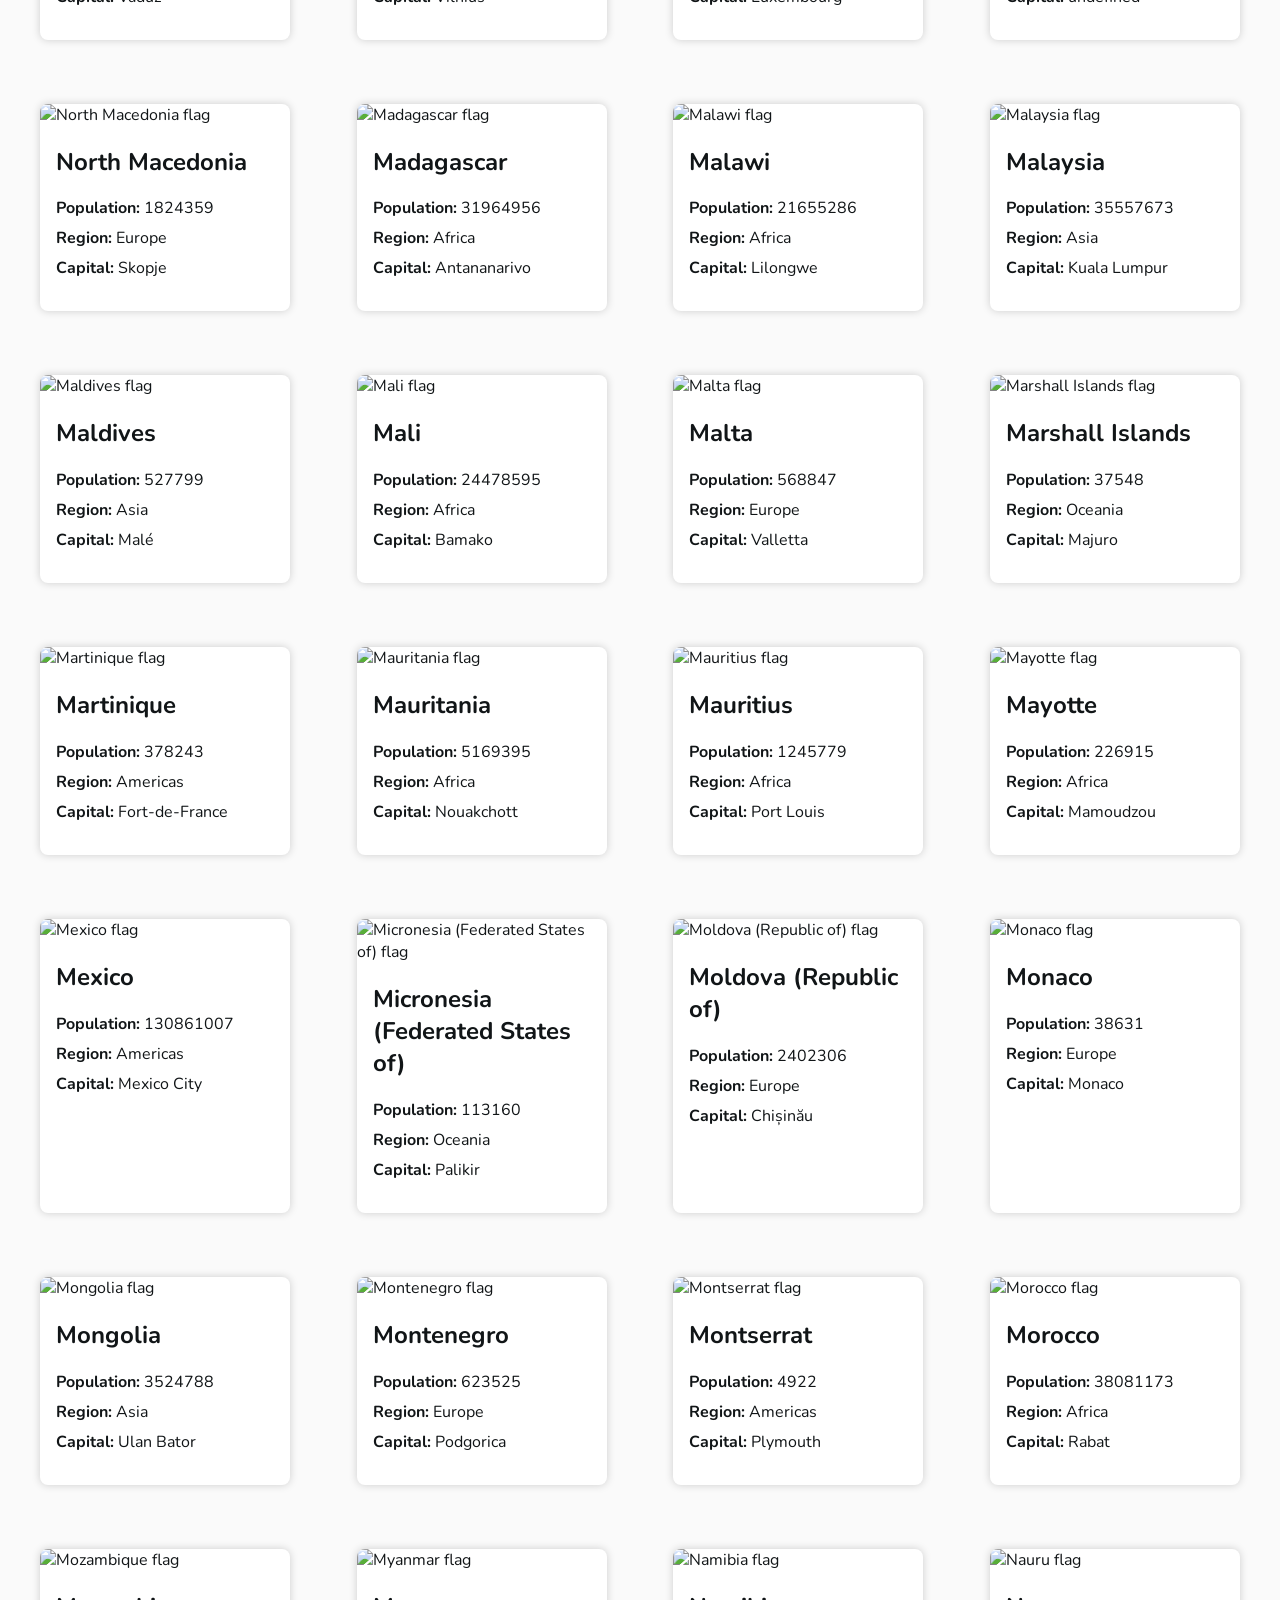
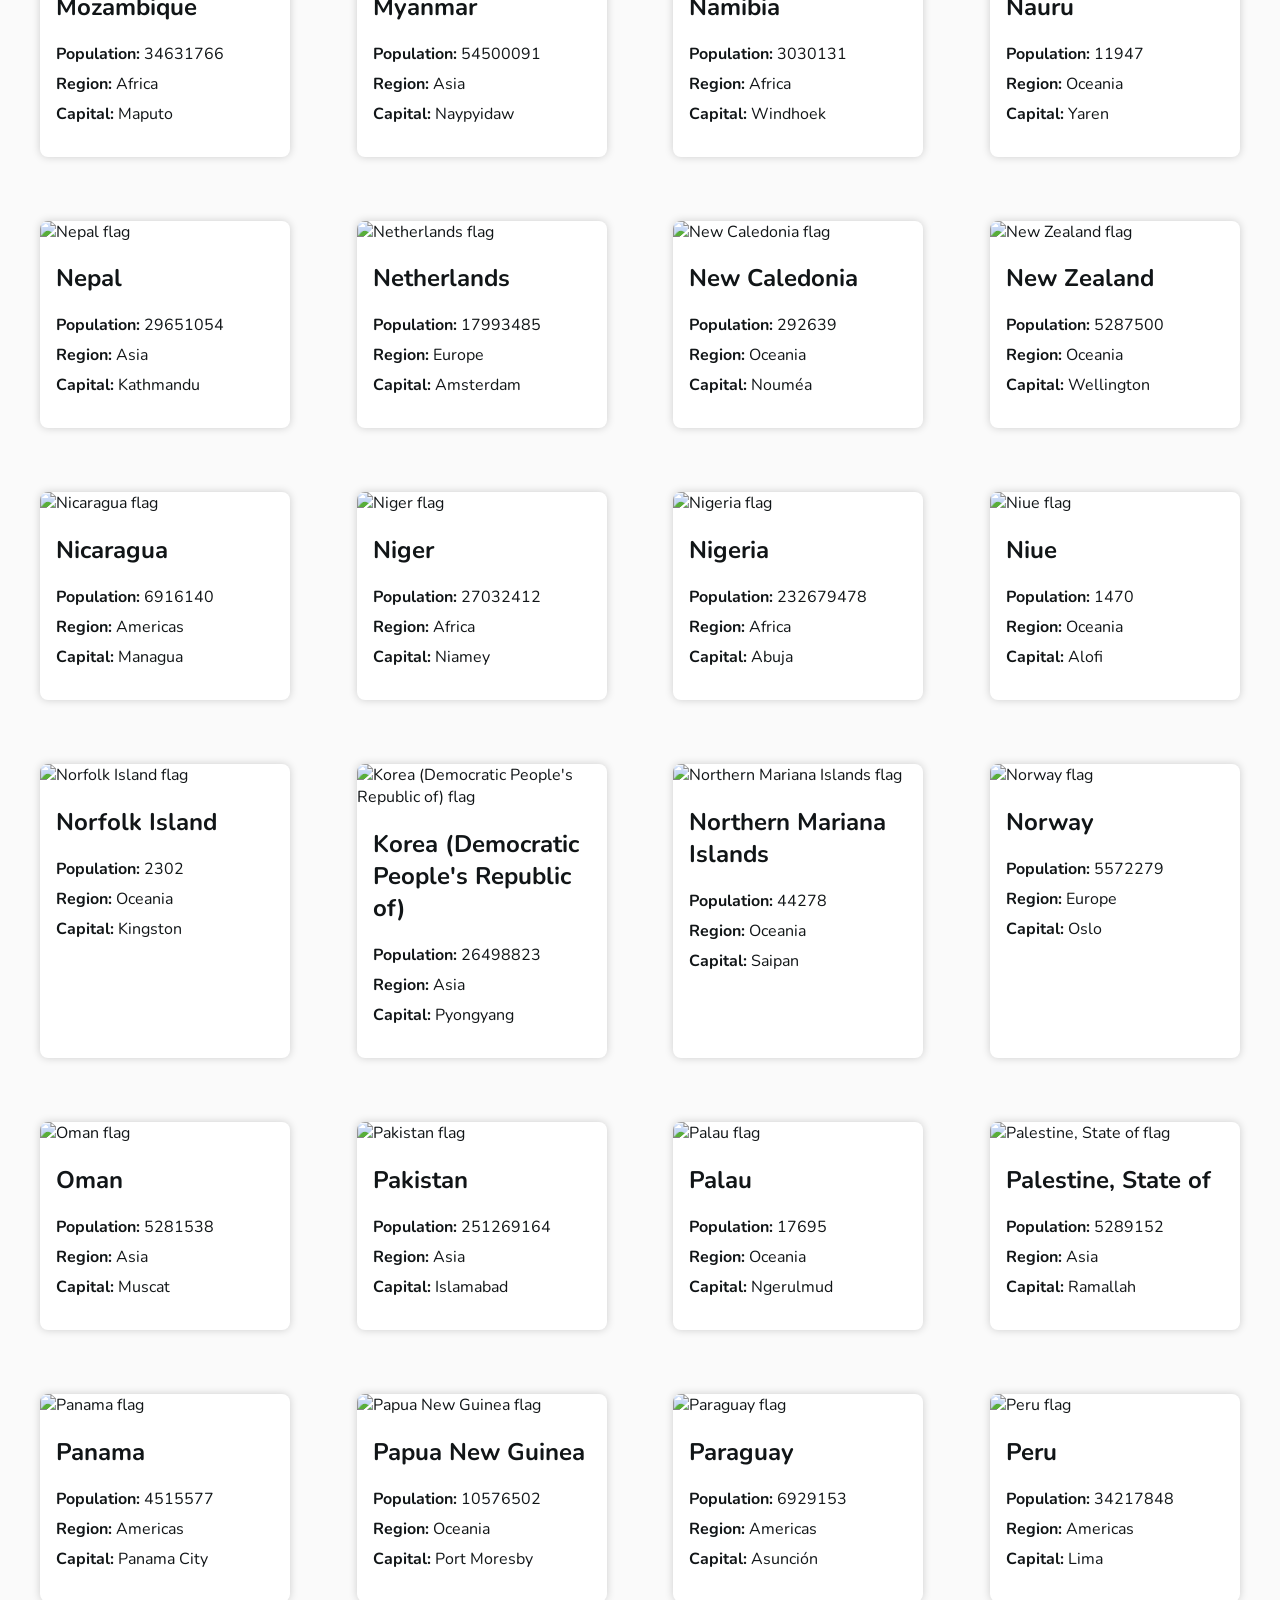
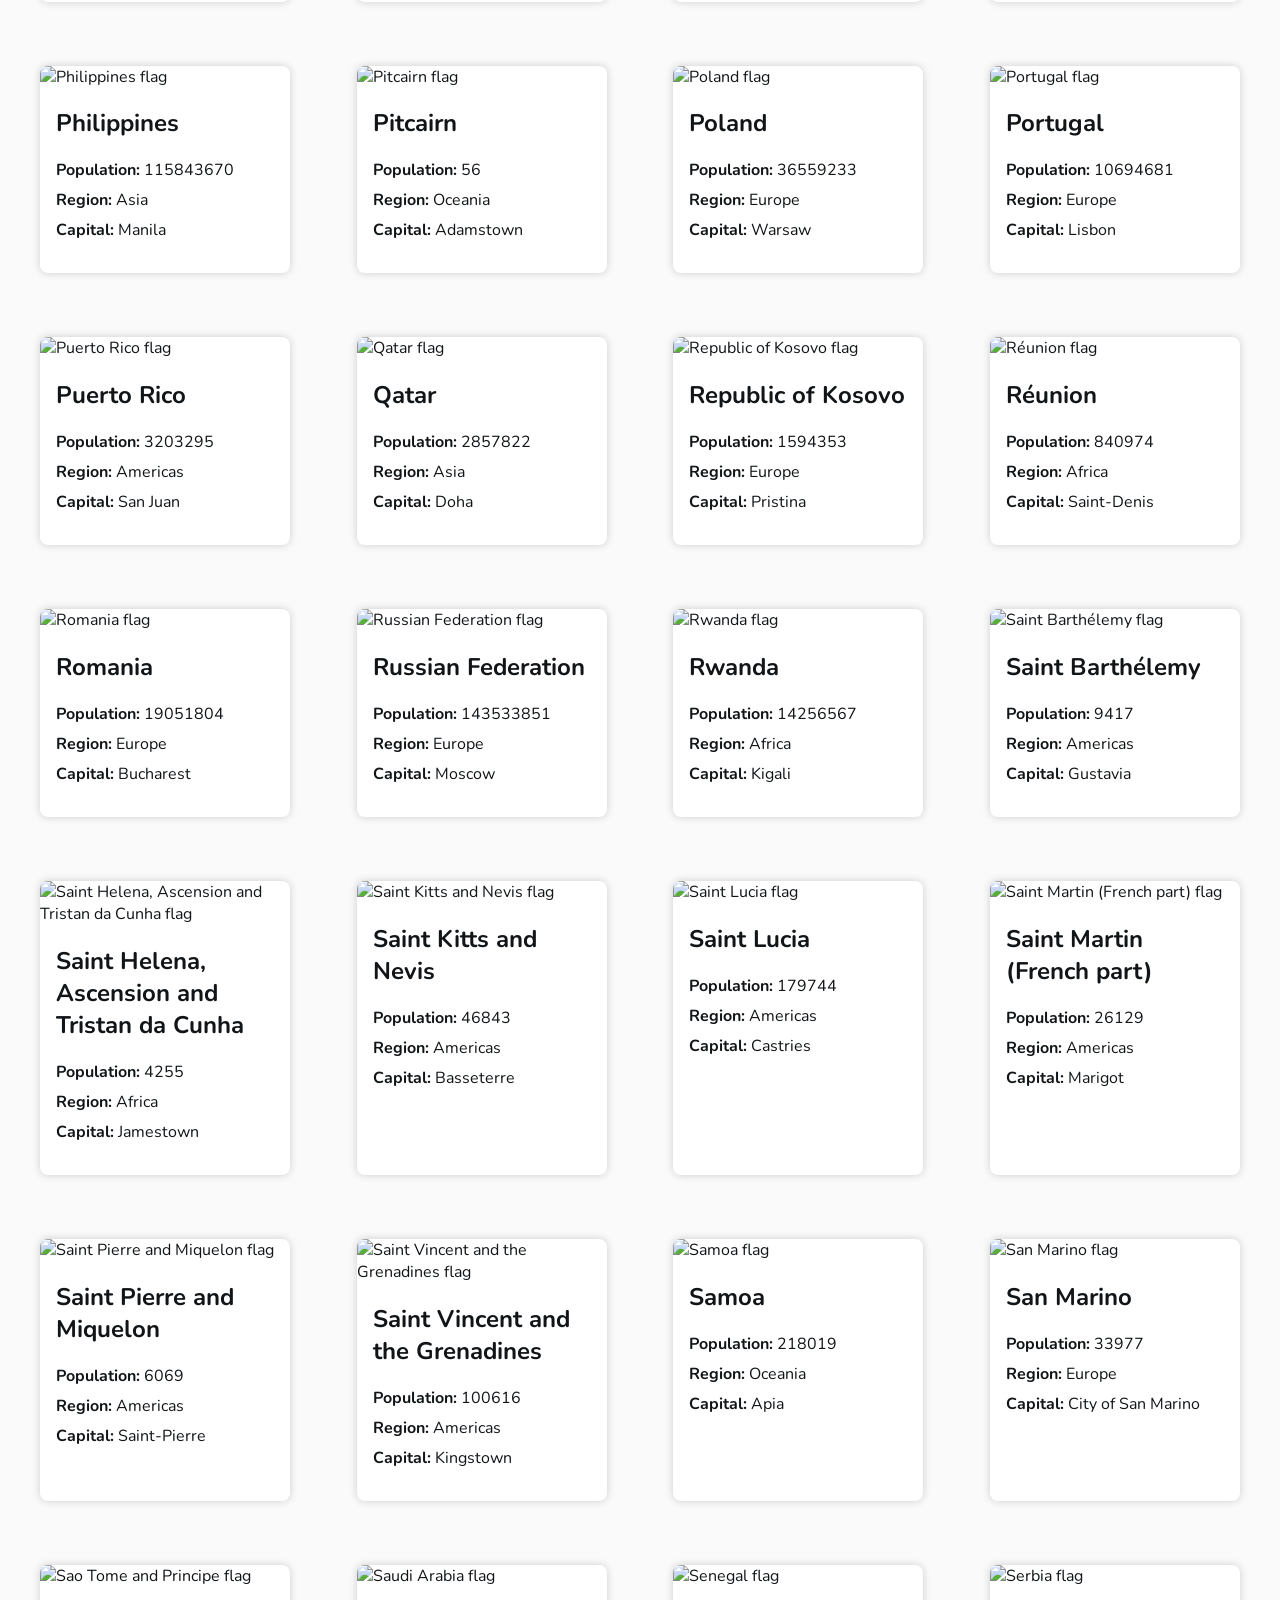
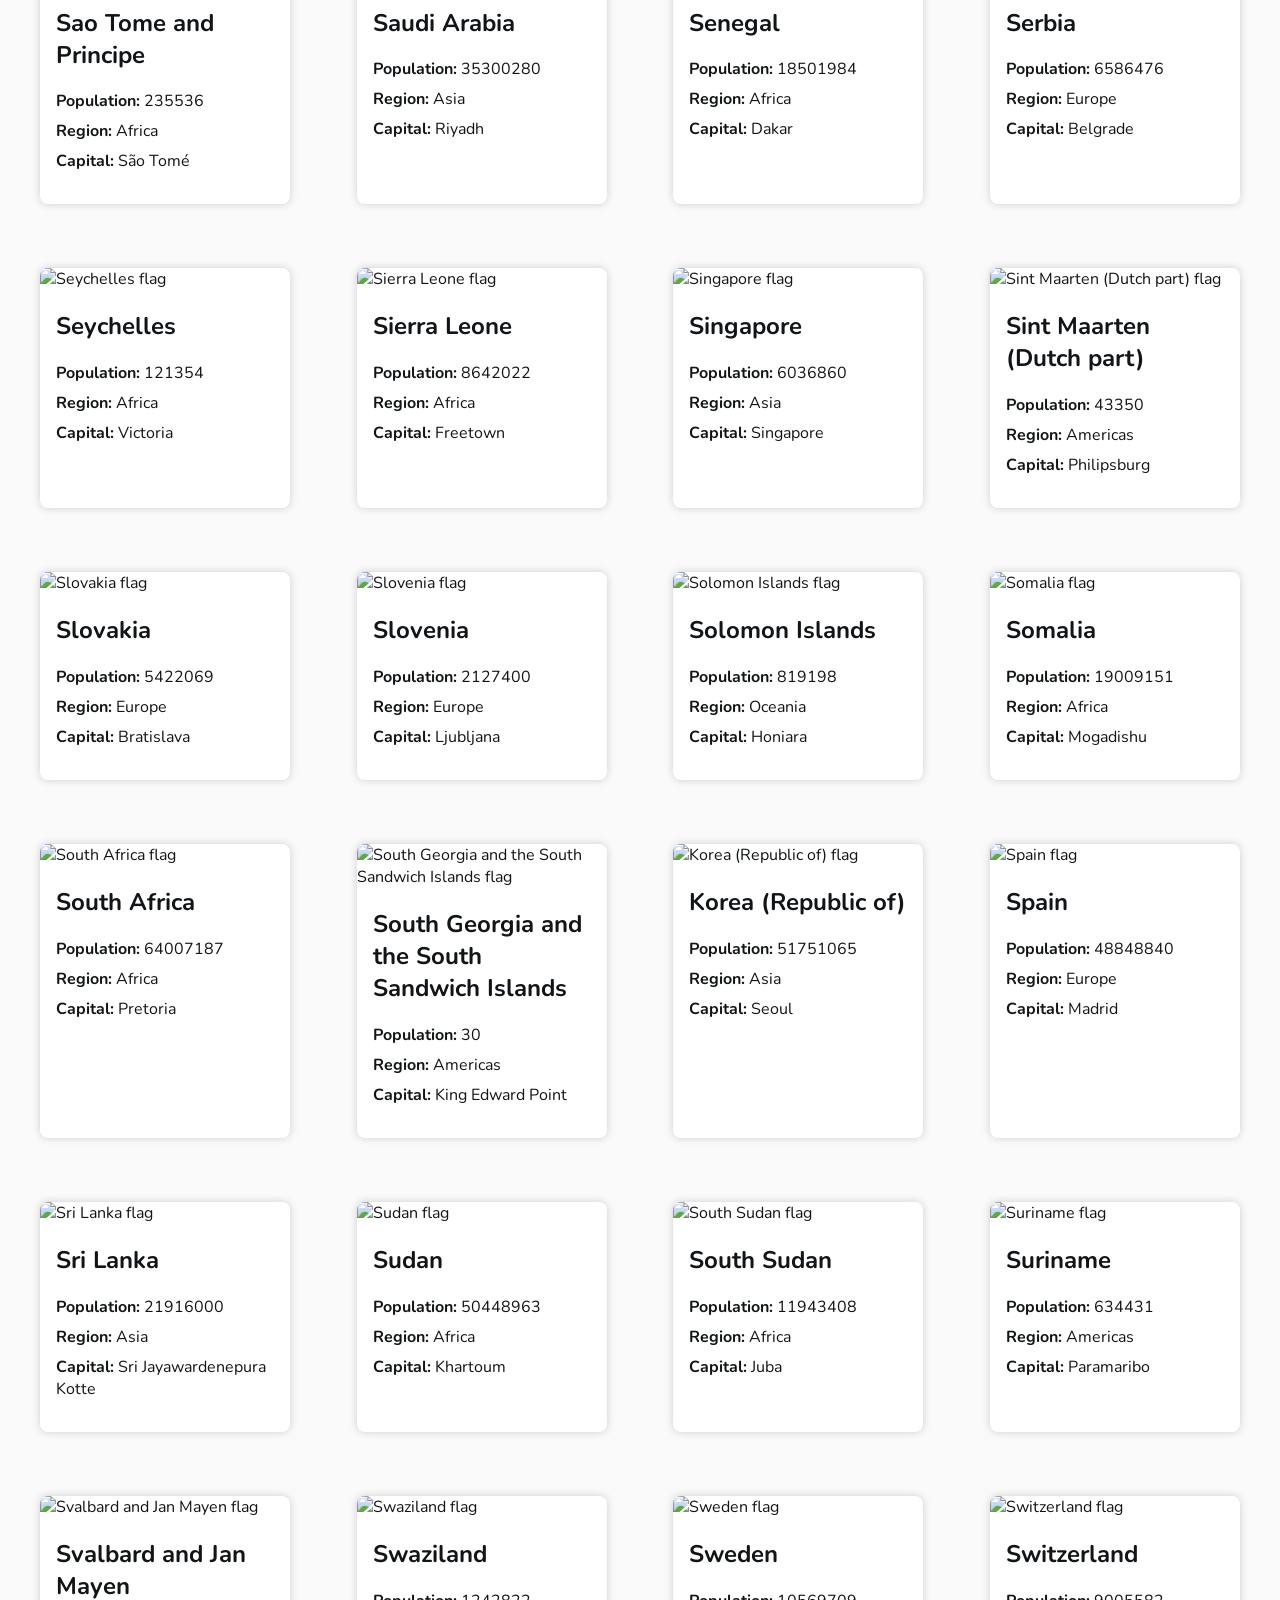
==== commit dad8266a: "added dark theme" ====
--- a/index.html
+++ b/index.html
@@ -17,12 +17,15 @@
     />
     <link rel="stylesheet" href="style.css" />
     <script src="script.js" defer></script>
+    <script src="theme.js" defer></script>
 </head>
 <body>
     <header class="header-container">
       <div class="header-content">
         <h2 class="title">Where in the world?</h2>
-        <p><i class="fa-regular fa-moon"></i>&nbsp;&nbsp;Dark Mode</p>
+        <button class="toggle-button">
+          <p><i class="fa-regular fa-moon"></i>&nbsp;&nbsp;Dark Mode</p>
+        </button>
       </div>
     </header>
     <main>
--- a/style.css
+++ b/style.css
@@ -1,14 +1,43 @@
 * {
     box-sizing: border-box;
+}
+
+:root {
+    --background-color: hsl(0, 0%, 98%);
+    --text-color: hsl(200, 15%, 8%);
+    --element-color: hsl(0, 0%, 100%);
+    --shadow-color: rgba(0, 0, 0, 0.18);
+}
+
+.dark-mode {
+    --background-color: hsl(0, 0%, 8%);
+    --text-color: hsl(0, 0%, 100%);
+    --element-color: hsl(0, 0%, 14%);
+    --shadow-color: rgba(0, 0, 0, 0.35);
 }
 
 body {
     margin: 0;
     font-family: nunito, sans-serif;
+    background-color: var(--background-color);
+    color: var(--text-color);
+    transition: background-color 0.2s ease, color 0.2s ease;
 }   
 
+button {
+    margin-left: 24px;
+    width: 20vw;
+    max-width: 120px;
+    background-color: var(--element-color);
+    color: var(--text-color);
+    border-radius: 5px;
+    border: none;
+    box-shadow: 0 0 7px var(--shadow-color);
+}
+
 .header-container {
-    box-shadow: 0 2px 4px 0px rgba(0, 0, 0, 0.1);
+    background-color: var(--element-color);
+    box-shadow: 0 4px 4px 0px var(--shadow-color);
     padding-inline: 24px;
 }
 
@@ -49,13 +78,14 @@
     border-radius: 8px;
     overflow: hidden;
     padding-bottom: 24px;
-    box-shadow: 0 0 8px 0px rgba(0, 0, 0, 0.2);
+    background-color: var(--element-color);
+    box-shadow: 0 0 8px 0px var(--shadow-color);
     transition: all 0.2s ease-in-out;
 }
 
 .country-card:hover {
     transform: scale(1.03);
-    box-shadow: 0 0 16px 0px rgba(0, 0, 0, 0.2);
+    box-shadow: 0 0 16px 0px var(--shadow-color);
 }
 
 img {
